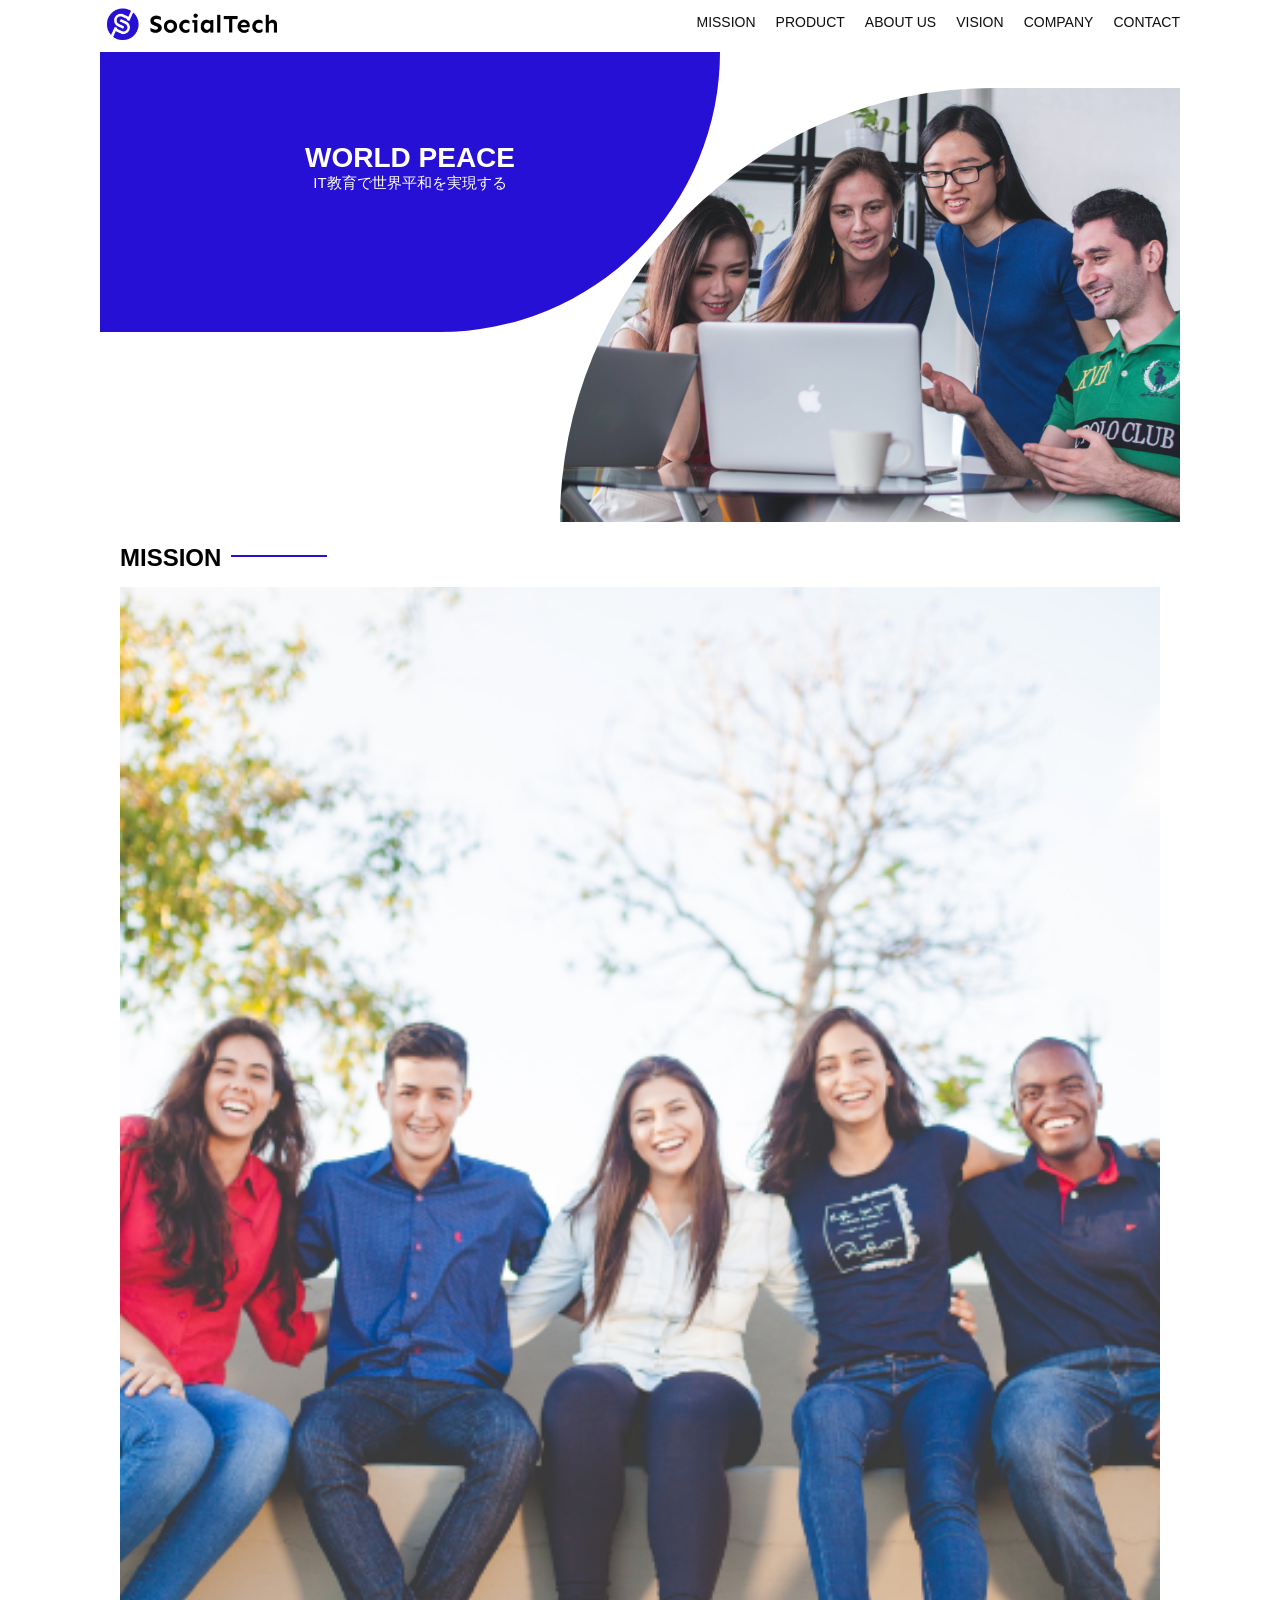
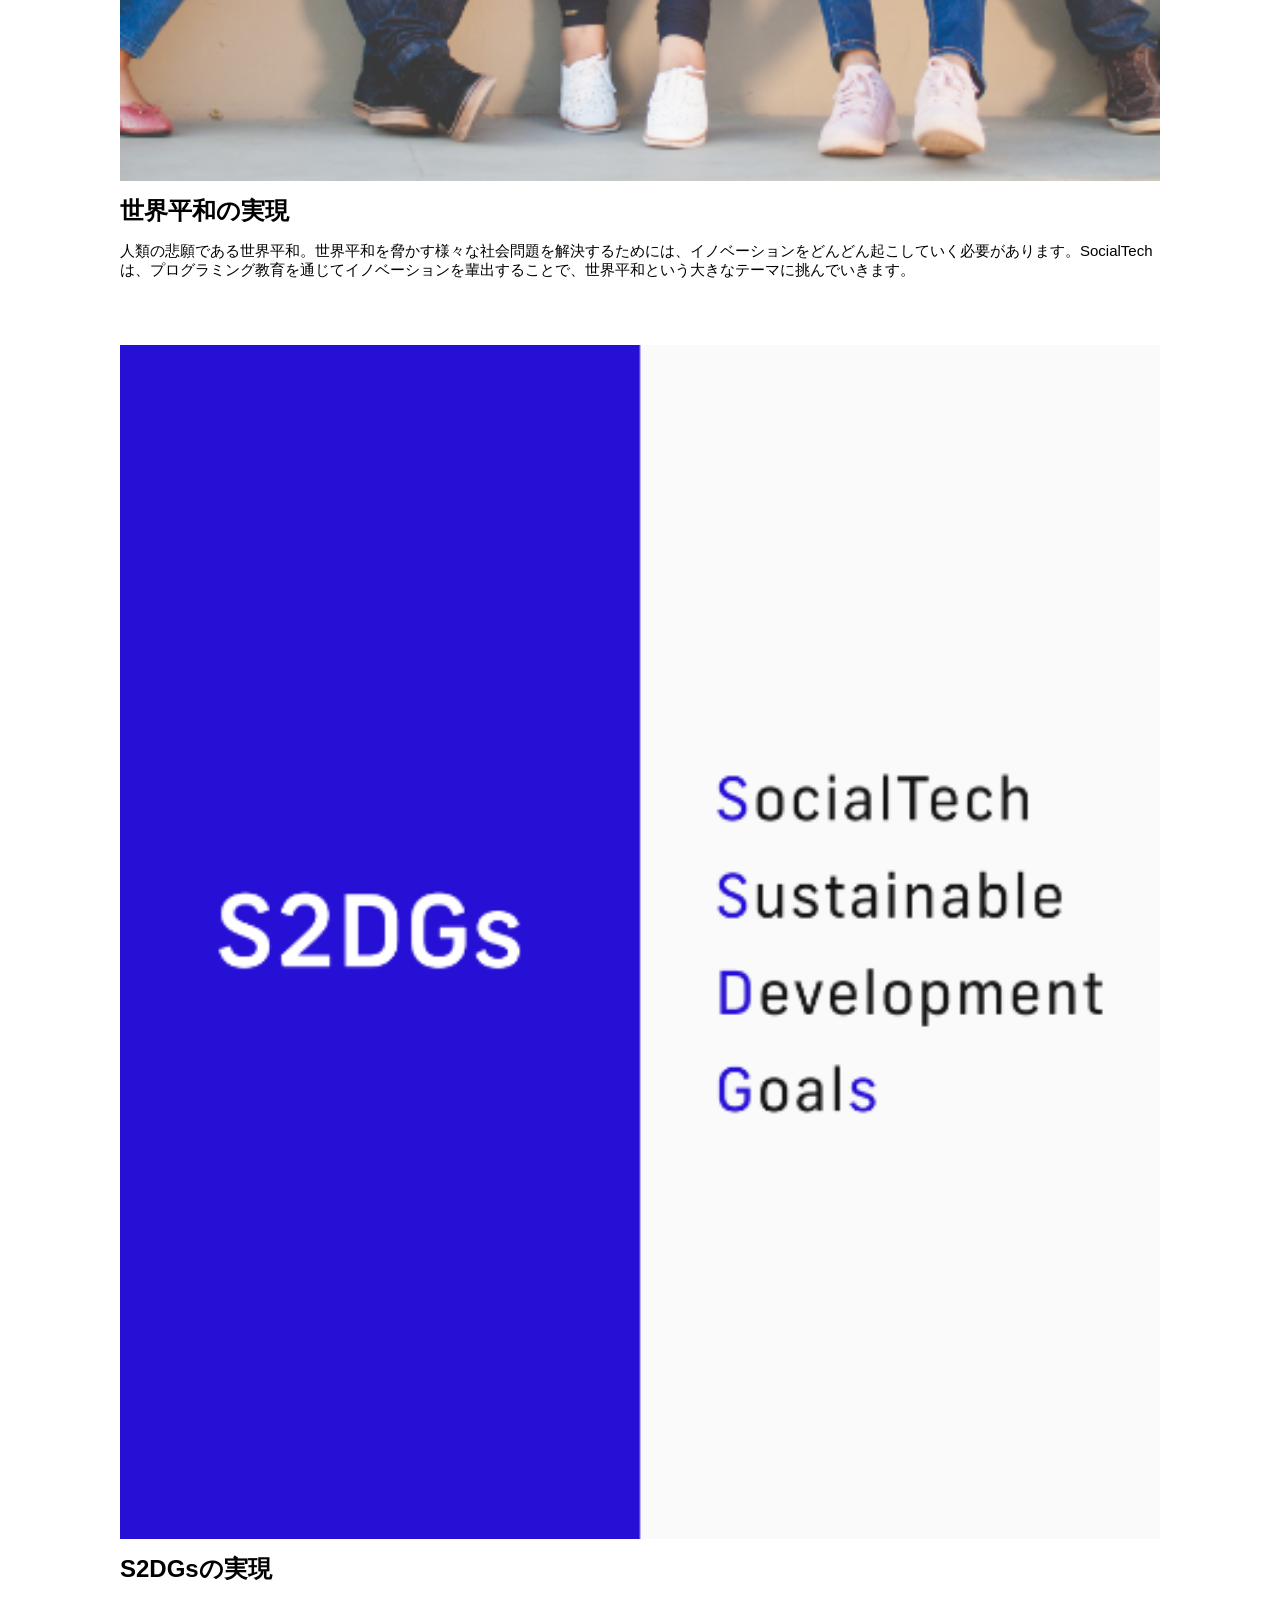
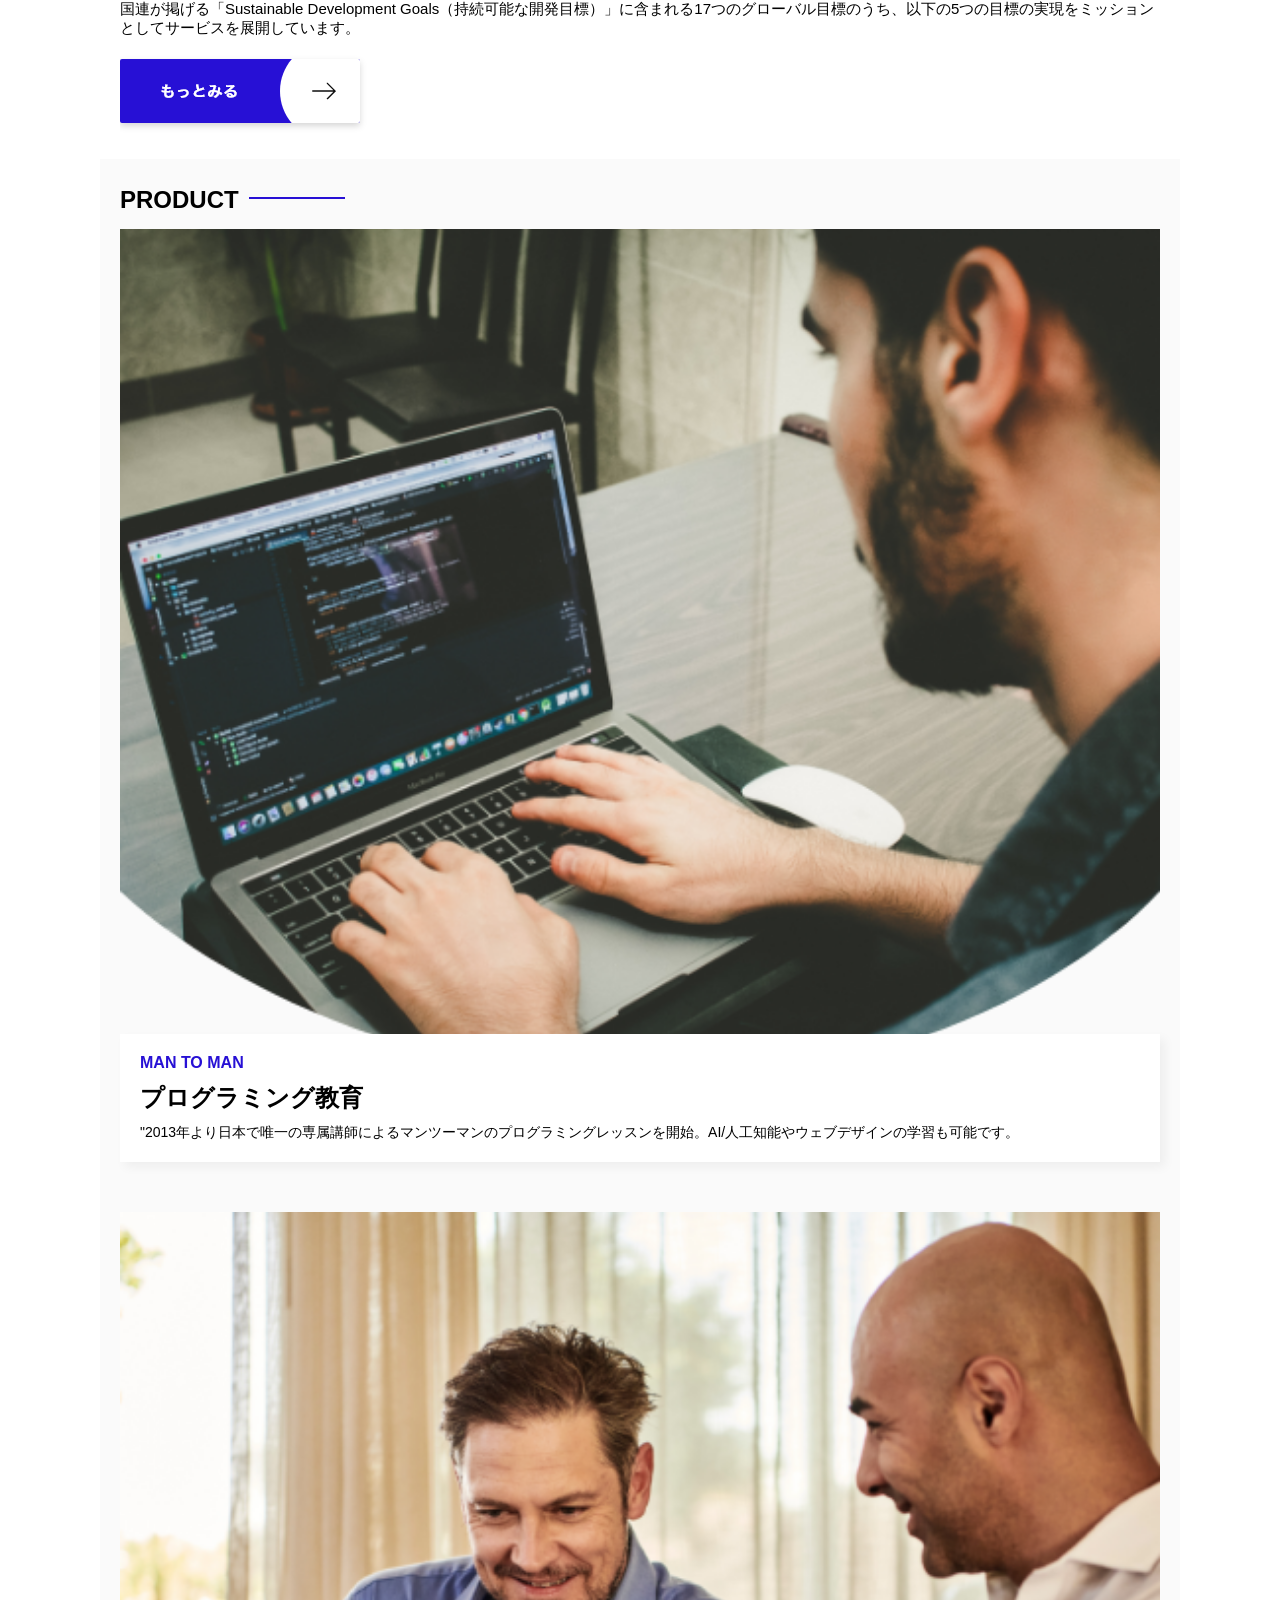
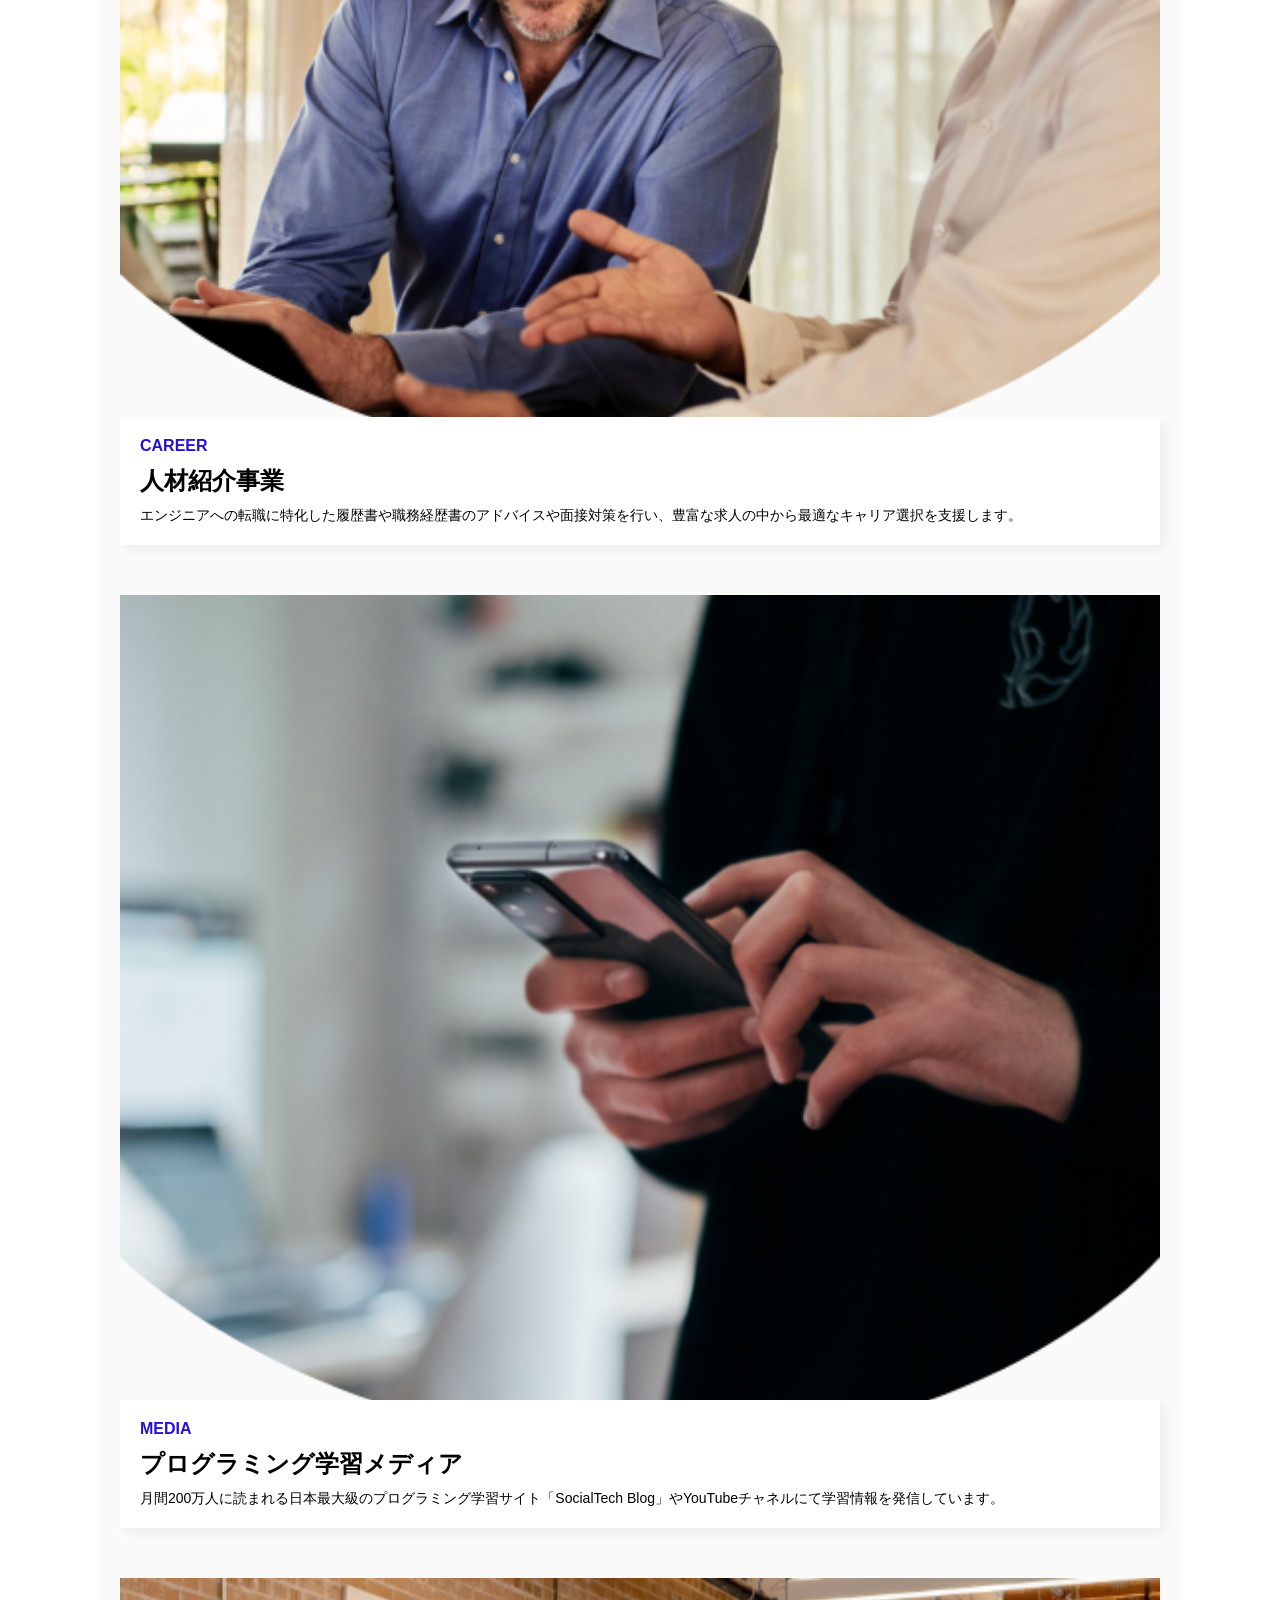
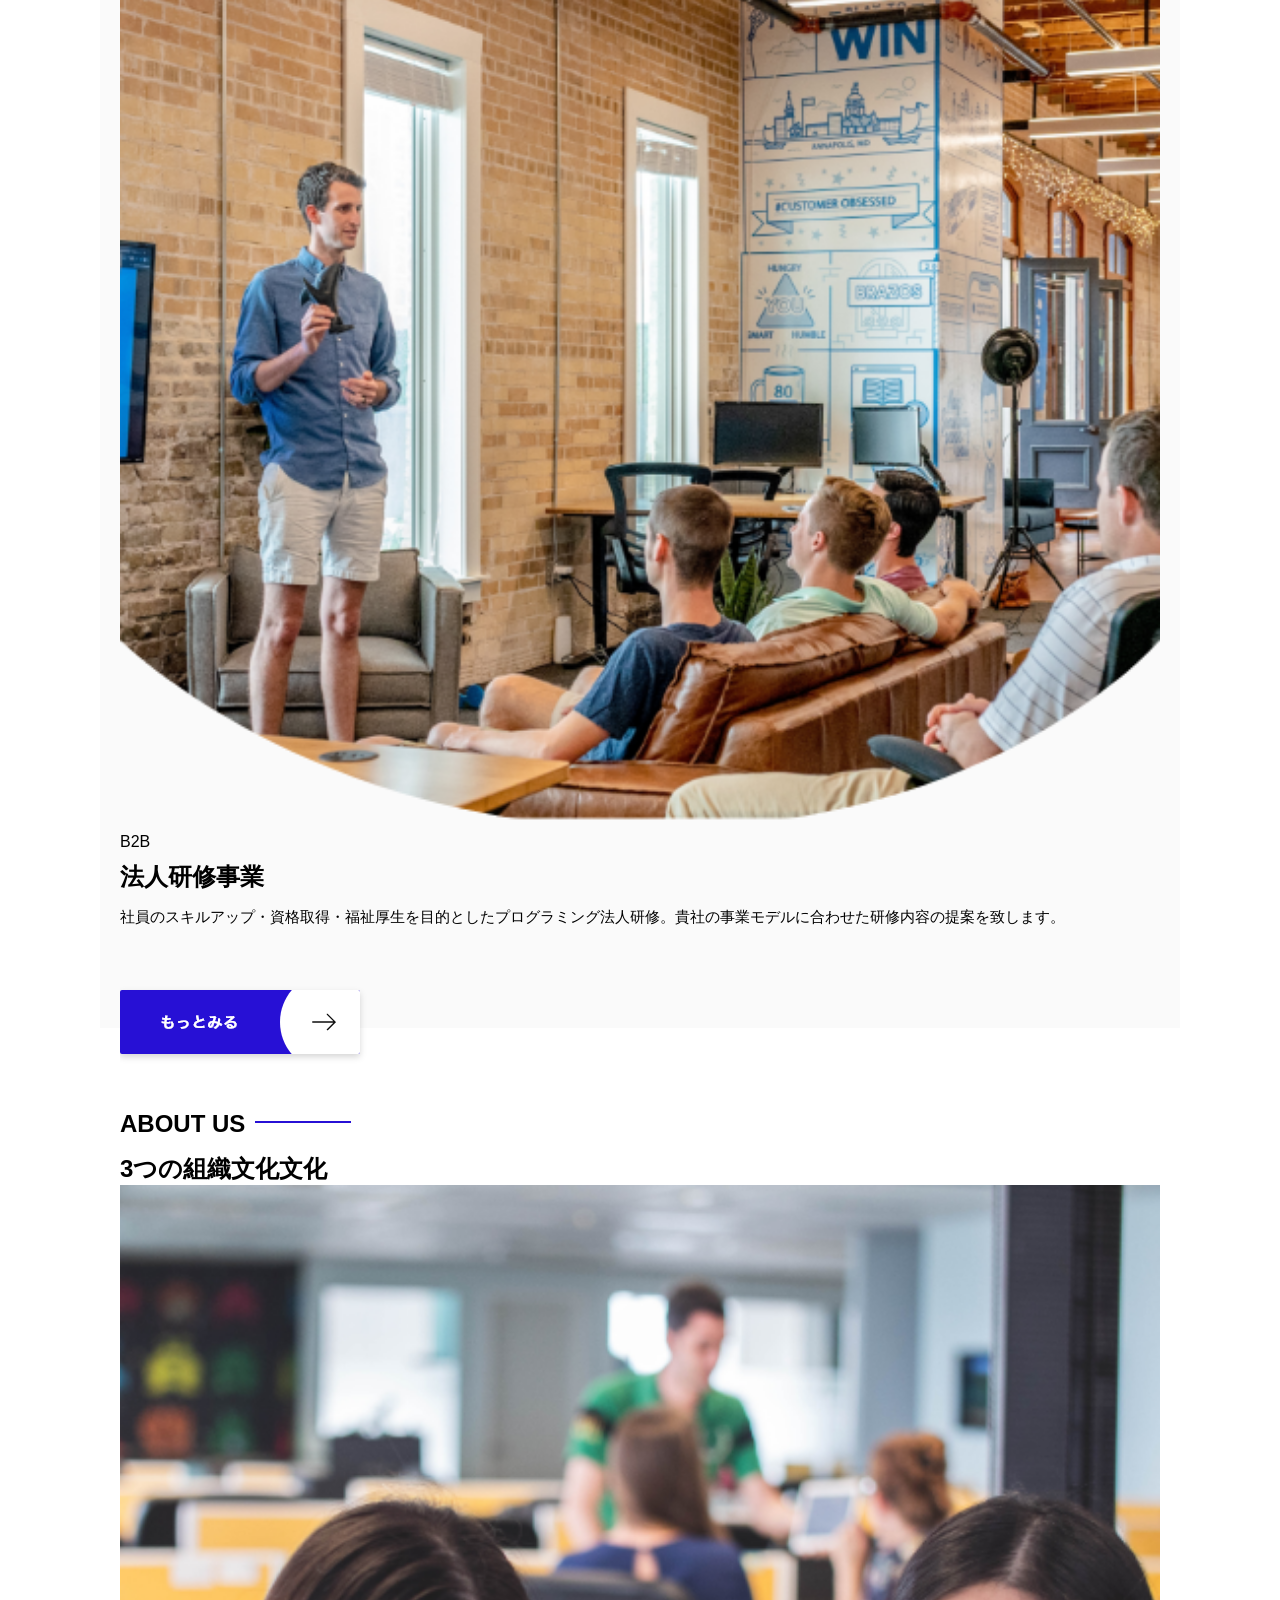
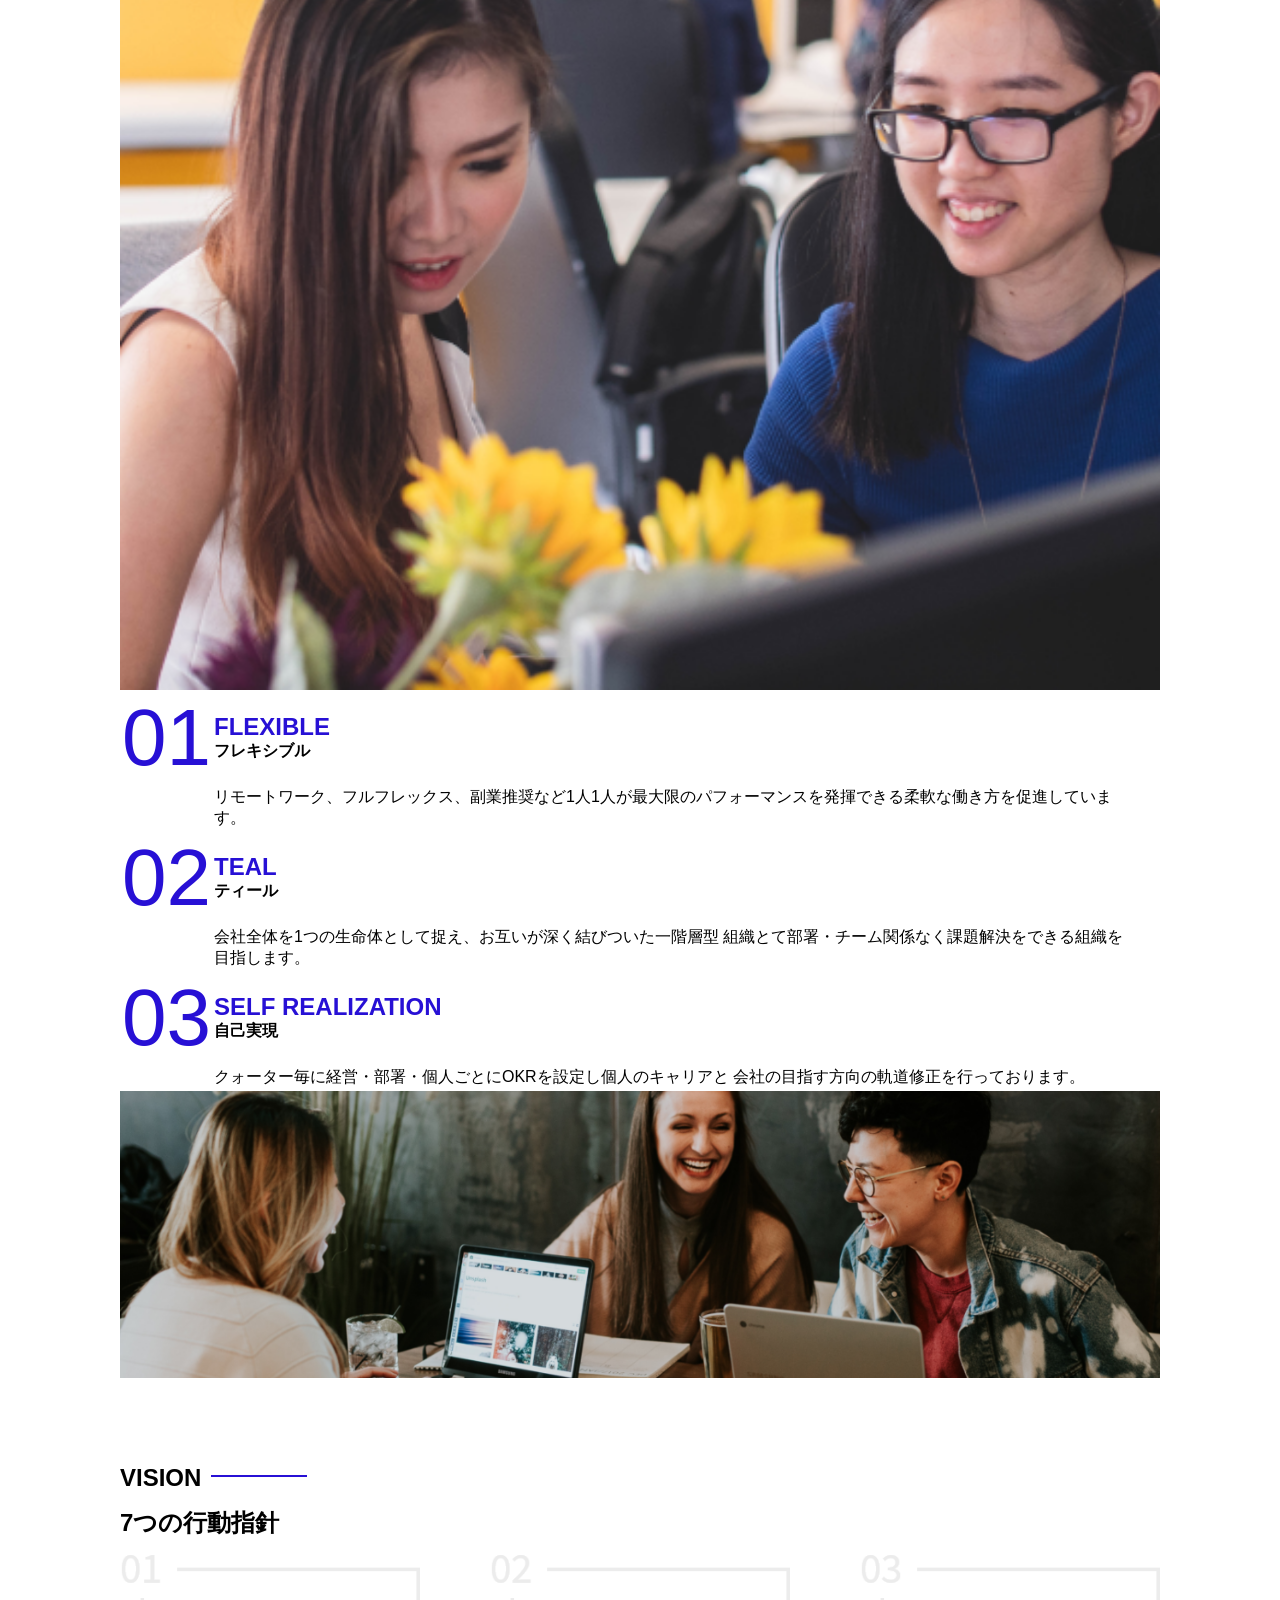
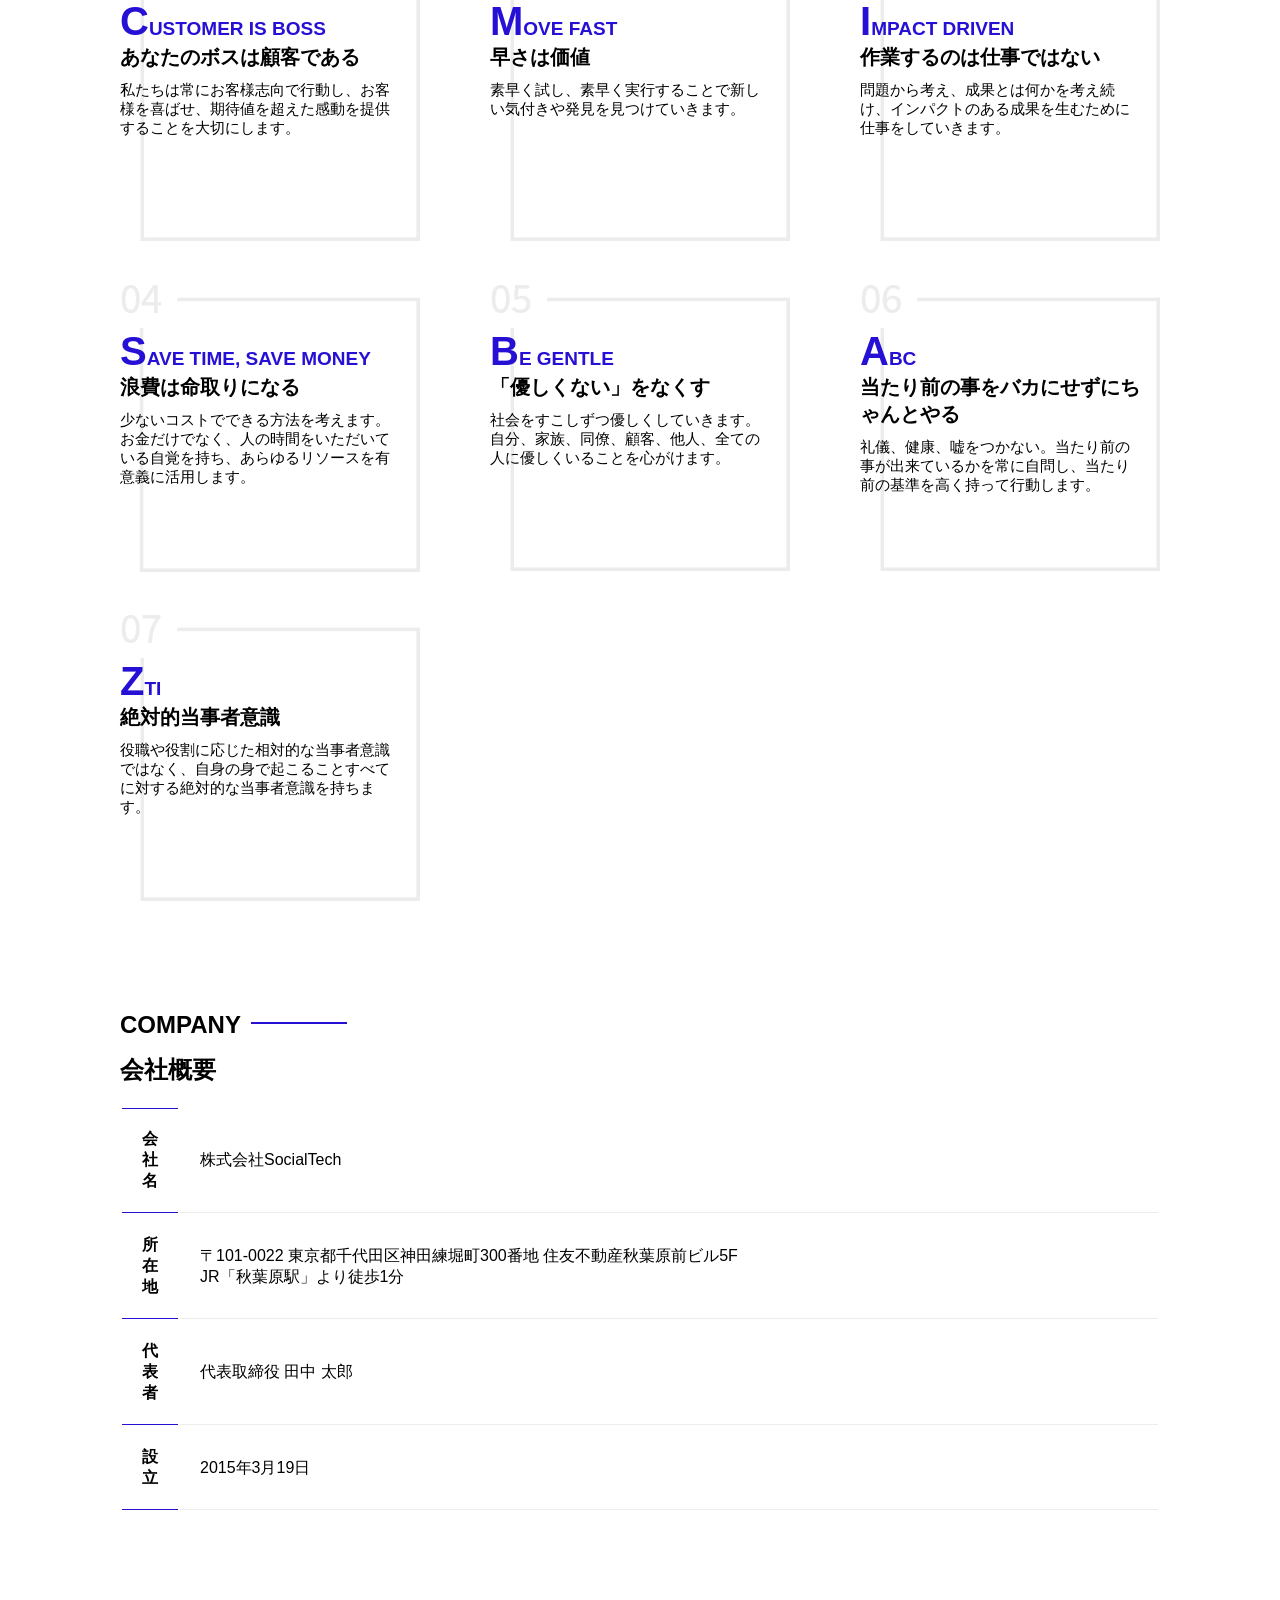
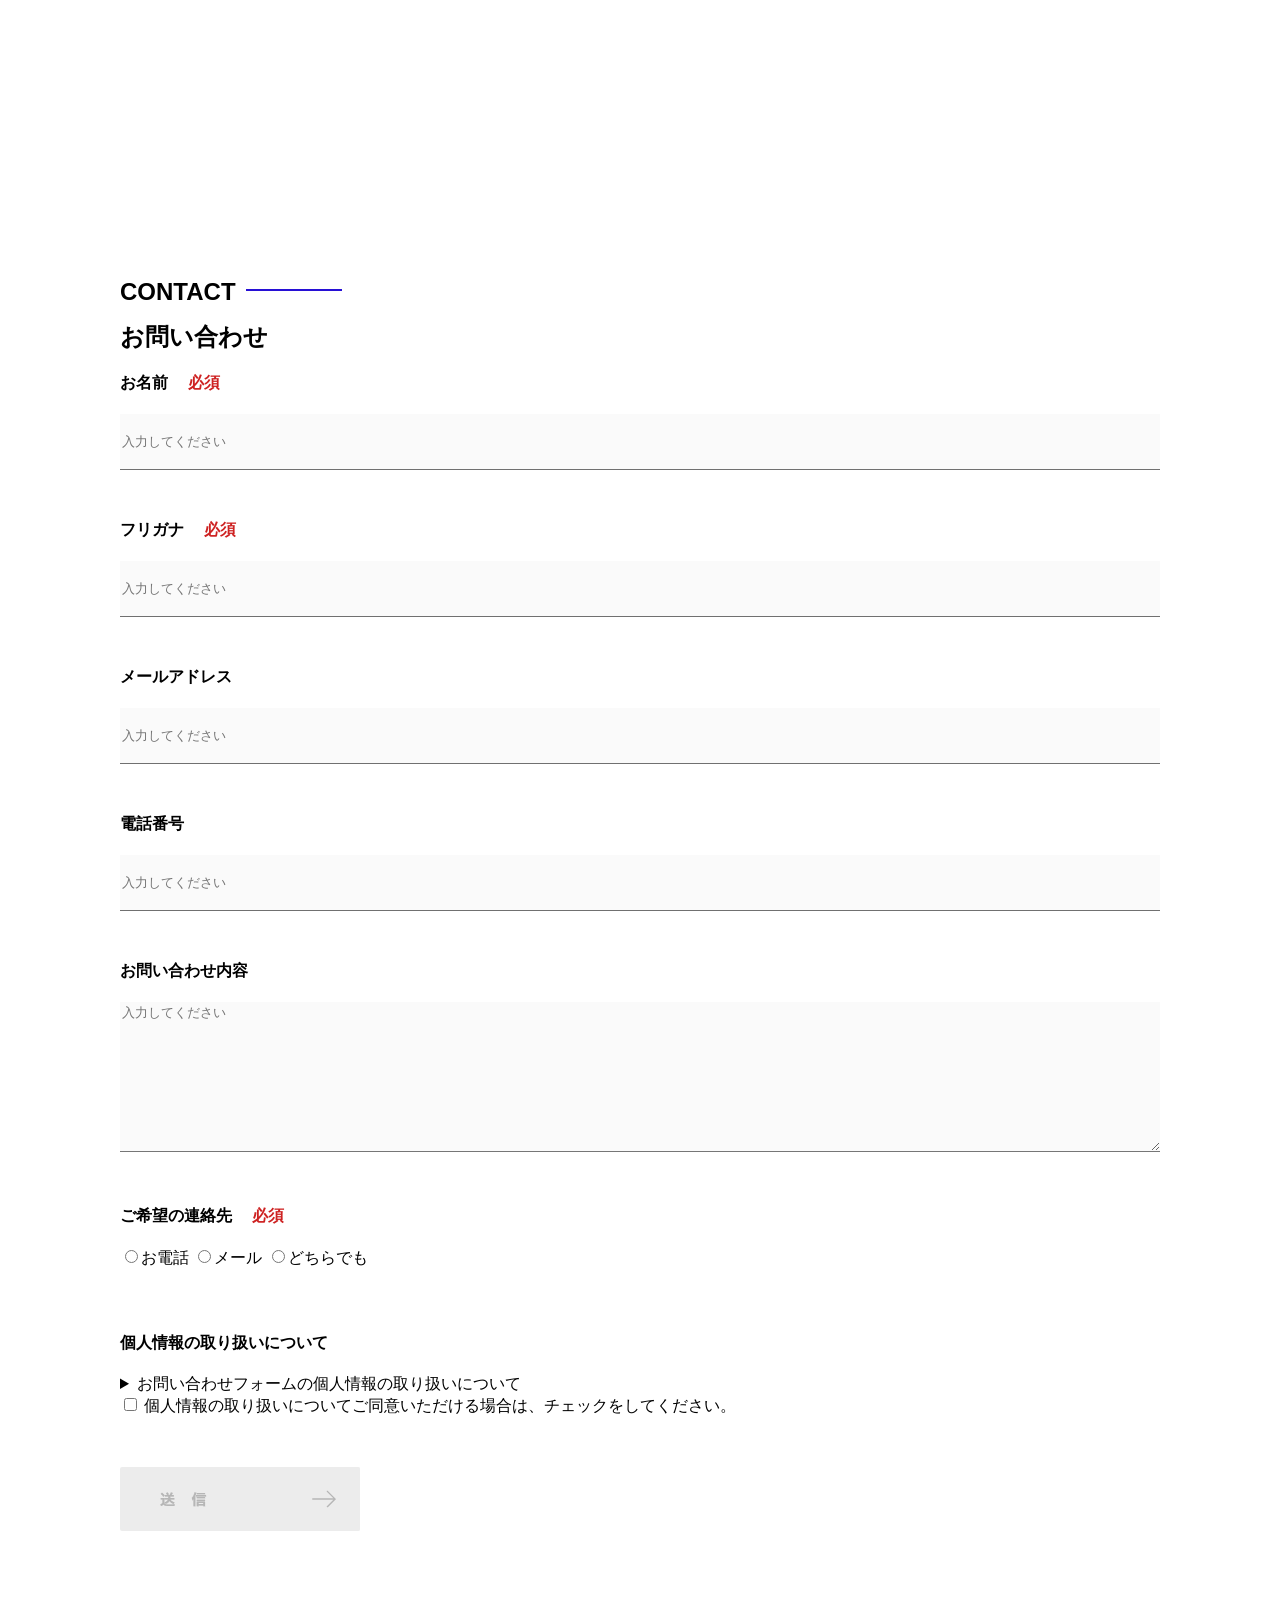
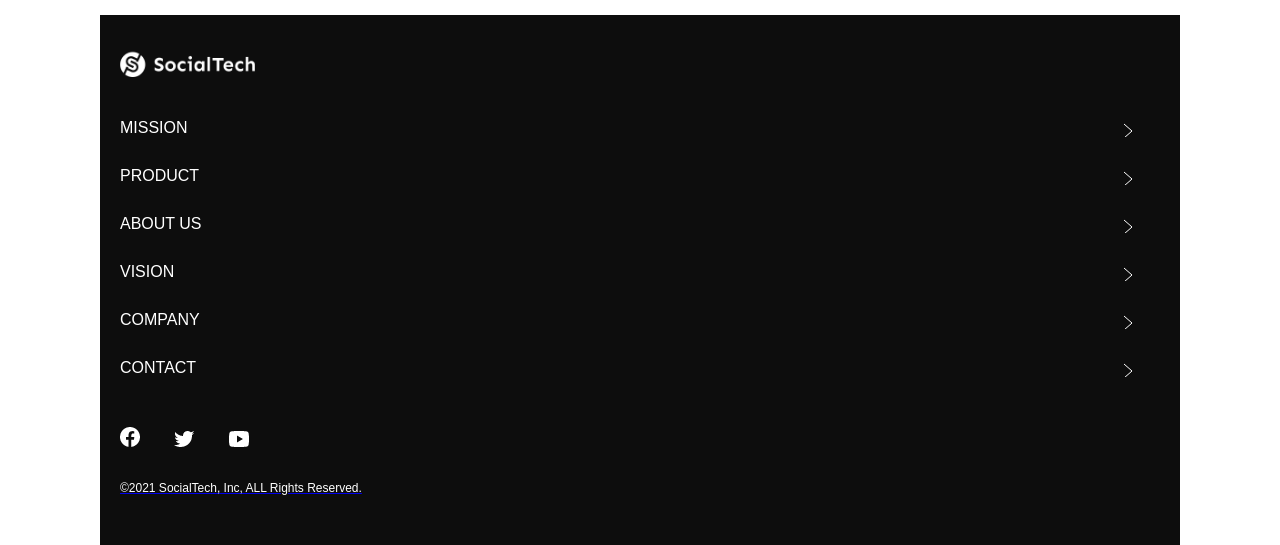
==== kadai_tutorial_output/index.html @ 6111eb16 "SocialTechをアップロード" ====
<!DOCTYPE html>
<html>

<head>
  <title>SocialTech</title>
  <meta charset="UTF-8">
  <meta nama="description" content="SocialTechはEdTech業界のリーディングカンパニーを目指します。">
  <meta name="viewport" content="width=device-width, initial-scale=1.0">
  <link rel="stylesheet" href="style.css">
</head>

<body>
  <!--ヘッダー-->
  <header>
    <!--ロゴ-->
    <a href="index.html" id="logo">
      <img src="images/logo.png" alt="トップページに戻る">
    </a>
    <!--PC用ナビゲーション-->
    <nav id="nav-pc">
      <ul>
        <li><a href="mission.html">MISSION</a></li>
        <li><a href="product.html">PRODUCT</a></li>
        <li><a href="index.html#aboutus">ABOUT US</a></li>
        <li><a href="index.html#vision">VISION</a></li>
        <li><a href="index.html#comoany">COMPANY</a></li>
        <li><a href="index.html#contact">CONTACT</a></li>
      </ul>
    </nav>
    <!--スマホ用メニューボタン-->
     <button id="menu-sp" onclick="document.getElementbyID('nav-sp').style.display = 'block'">
      <img src="images/button-menu.png" alt="ナビゲーションを開く">
     </button>
    <!--スマホ用ナビゲーション-->
    <div id="nav-sp">
      <button id="close" onclick="document.getElementById('nav-sp').style.display = 'none'">
        <img src="images/button-close.png" alt="ナビゲーションを閉じる">
      </button>

      <nav>
        <ul>
          <li>
            <a id="logo-sp" href="index.html" onclick="document.getElementById('nav-sp').style.display = 'none'"><img src="images/logo-sp.png" alt="トップページに戻る"></a>
          </li>
          <li><a class="menu" href="mission.html" onclick="document.getElementById('nav-sp').style.display = 'none'">MISSION</a></li>
          <li><a class="menu" href="product.html" onclick="document.getElementById('nav-sp').style.display = 'none'">PRODUCT</a></li>
          <li><a class="menu" href="index.html#aboutus" onclick="document.getElementById('nav-sp').style.display = 'none'">ABOUT US</a></li>
          <li><a class="menu" href="index.html#vision" onclick="document.getElementById('nav-sp').style.display = 'none'">VISION</a></li>
          <li><a class="menu" href="index.html#comany" onclick="document.getElementById('nav-sp').style.display = 'none'">COMPANY</a></li>
          <li><a class="menu" href="index.html#contact" onclick="document.getElementById('nav-sp').style.display = 'none'">CONTACT</a></li>
        </ul>
          </nav>
          <div id="sns">
            <a href="http://www.facebook.com/sejuku2013">
          <img src="images/button-facebook.png" alt="Facebookのリンク">
        </a>
        <a href="https://twitter.com/samuraijuku">
          <img src="images/button-twitter.png" alt="Twitterのリンク">
          </a>
          <a href="http://www.Youtube.com/channel/UCCFOQO5aDK0xXam4cUQXT8g">
            <img src="images/button-youtube.png" alt="YouYubeのリンク">
          </a>
          </div>
    </div>




        </ul>
      </nav>
    </div>
  </header>
  <main>
    <article>
      <!--メインビジュアル-->
      <section id="main-visual">
        <div id="main-message">
          <h1>WORLD PEACE</h1>
          <p>IT教育で世界平和を実現する</p>
        </div>
        <img src="images/index/index-main.png" alt="PCの周りに集まる多国籍の仲間たち">
      </section>
      <!--ミッション-->
      <section id="mission">
        <h2 class="index-h2">MISSION</h2>
        <div id="mission-flex">
          <div>
            <img id="mission-photo" src="images/index/index-mission.png" alt="屋外のベンチで写真を撮影する多国籍の仲間たち">
            <h3>世界平和の実現</h3>
            <p>
              人類の悲願である世界平和。世界平和を脅かす様々な社会問題を解決するためには、イノベーションをどんどん起こしていく必要があります。SocialTechは、プログラミング教育を通じてイノベーションを輩出することで、世界平和という大きなテーマに挑んでいきます。
            </p>
          </div>
          <div>
            <img id="s2dgs" src="images/index/s2dgs.png" alt="S" DGs>
            <h3>S2DGsの実現</h3>
            <p>国連が掲げる「Sustainable Development Goals（持続可能な開発目標）」に含まれる17つのグローバル目標のうち、以下の5つの目標の実現をミッションとしてサービスを展開しています。</p>
            <a href="mission.html">
              <img src="images/button-more.png" alt="もっとみる">
            </a>
          </div>
        </div>
      </section>
      <!--プロダクト-->
      <section id="product">
        <h2 class="index-h2">PRODUCT</h2>
        <div class="product-flex">
          <div id="product-left">
            <div>
              <img class="product-photo" src="images/index/index-mantoman.png" alt="PCでコードを書く男性">
              <div class="product-explain">
                <span>MAN TO MAN</span>
                <h3>プログラミング教育</h3>
                <p class>"2013年より日本で唯一の専属講師によるマンツーマンのプログラミングレッスンを開始。AI/人工知能やウェブデザインの学習も可能です。</p>
              </div>
            </div>
            <div>
              <img class="product-photo" src="images/index/index-career.png" alt="笑顔で話し合う2人の男性">
              <div class="product-explain">
                <span>CAREER</span>
                <h3>人材紹介事業</h3>
                <p>エンジニアへの転職に特化した履歴書や職務経歴書のアドバイスや面接対策を行い、豊富な求人の中から最適なキャリア選択を支援します。</p>
              </div>
            </div>
          </div>
          <div id="product-right">
            <div>
              <img class="product-photo" src="images/index/index-media.png" alt="スマートフォンを操作する人">
              <div class="product-explain">
                <span>MEDIA</span>
                <h3>プログラミング学習メディア</h3>
                <P>月間200万人に読まれる日本最大級のプログラミング学習サイト「SocialTech Blog」やYouTubeチャネルにて学習情報を発信しています。</P>
              </div>
            </div>
            <div>
              <img class="product-photo" src="images/index/index-b2b.png" alt="講演中の男性とそれを聴く人々">
              <div c lass="product-explain">
                <span>B2B</span>
                <h3>法人研修事業</h3>
                <p>社員のスキルアップ・資格取得・福祉厚生を目的としたプログラミング法人研修。貴社の事業モデルに合わせた研修内容の提案を致します。</p>
              </div>
            </div>
          </div>
        </div>
        <div id="product-more">
          <a href="product.html">
            <img src="images/button-more.png" alt="もっとみる">
          </a>
        </div>
      </section>
      <!--ABOUT US-->
      <section id="aboutus">
        <h2 class="index-h2">ABOUT US</h2>
        <h3>3つの組織文化文化</h3>
        <div>
          <table class="culture-table">
            <tr>
              <td class="culture-num">01</td>
              <th><span class="culture-en">FLEXIBLE</span><br>フレキシブル</th>
            </tr>
            <tr>
              <td>
                <!--空のセル-->
              </td>
              <td class="culture-description">リモートワーク、フルフレックス、副業推奨など1人1人が最大限のパフォーマンスを発揮できる柔軟な働き方を促進しています。</td>
            </tr>
            <tr>
              <td class="culture-num">02</td>
              <th><span class="culture-en">TEAL</span><br>ティール</th>
            </tr>
            <tr>
              <td>
                <!--空のセル-->
              </td>
              <td class="culture-description">会社全体を1つの生命体として捉え、お互いが深く結びついた一階層型 組織とて部署・チーム関係なく課題解決をできる組織を目指します。</td>
            </tr>
            <tr>
              <td class="culture-num">03</td>
              <th><span class="culture-en">SELF REALIZATION</span><br>自己実現</th>
            </tr>
            <tr>
              <td>
                <!--空のセル-->
              </td>
              <td class="culture-description">クォーター毎に経営・部署・個人ごとにOKRを設定し個人のキャリアと 会社の目指す方向の軌道修正を行っております。</td>
            </tr>
          </table>
          <img class="culture-img" src="images/index/index-aboutus1.png" alt="笑顔で話し合う2人の女性">
        </div>
        <img class="culture-img2" src="images/index/index-aboutus2.png" alt="笑顔で話し合う3人の男女">
      </section>
      <!--VISION-->
      <section id="vision">
        <h2 class="index-h2">VISION</h2>
        <h3>7つの行動指針</h3>
        <div>
          <div class="vision-box">
            <img src="images/index/vision-01.png" alt="01">
            <div>
              <h4>CUSTOMER IS BOSS</h4>
              <h5>あなたのボスは顧客である</h5>
              <p>私たちは常にお客様志向で行動し、お客様を喜ばせ、期待値を超えた感動を提供することを大切にします。</p>
            </div>
          </div>
          <div class="vision-box">
            <img src="images/index/vision-02.png" alt="02">
            <div>
              <h4>MOVE FAST</h4>
              <h5>早さは価値</h5>
              <P>素早く試し、素早く実行することで新しい気付きや発見を見つけていきます。</P>
            </div>
          </div>
          <div class="vision-box">
            <img src="images/index/vision-03.png" alt="03">
            <div>
              <h4>IMPACT DRIVEN</h4>
              <h5>作業するのは仕事ではない</h5>
              <p>問題から考え、成果とは何かを考え続け、インパクトのある成果を生むために仕事をしていきます。</p>
            </div>
          </div>
          <div class="vision-box">
            <img src="images/index//vision-04.png" alt="04">
            <div>
              <h4>SAVE TIME, SAVE MONEY</h4>
              <h5>浪費は命取りになる</h5>
              <p>少ないコストでできる方法を考えます。お金だけでなく、人の時間をいただいている自覚を持ち、あらゆるリソースを有意義に活用します。</p>
            </div>
          </div>
          <div class="vision-box">
            <img src="images/index/vision-05.png" alt="05">
            <div>
              <h4>BE GENTLE</h4>
              <h5>「優しくない」をなくす</h5>
              <p>社会をすこしずつ優しくしていきます。自分、家族、同僚、顧客、他人、全ての人に優しくいることを心がけます。</p>
            </div>
          </div>
          <div class="vision-box">
            <img src="images/index/vision-06.png" alt="06">
            <div>
              <h4>ABC</h4>
              <h5>当たり前の事をバカにせずにちゃんとやる</h5>
              <p>礼儀、健康、嘘をつかない。当たり前の事が出来ているかを常に自問し、当たり前の基準を高く持って行動します。</p>
            </div>
          </div>
          <div class="vision-box">
            <img src="images/index/vision-07.png" alt="07">
            <div>
              <h4>ZTI</h4>
              <h5>絶対的当事者意識</h5>
              <p>役職や役割に応じた相対的な当事者意識ではなく、自身の身で起こることすべてに対する絶対的な当事者意識を持ちます。</p>
            </div>
          </div>
        </div>
      </section>
      <!-- COMPANY -->
      <section id="company">
        <h2 class="index-h2">COMPANY</h2>
        <h3>会社概要</h3>
        <table id="company-table">
          <tr>
            <th class="tableheader tableheader-first">会社名</th>
            <td class="cell cell-first">株式会社SocialTech</td>
          </tr>
          <tr>
            <th class="tableheader"> 所在地</th>
            <td class="cell">〒101-0022 東京都千代田区神田練堀町300番地 住友不動産秋葉原前ビル5F<br>JR「秋葉原駅」より徒歩1分</td>
          </tr>
          <tr>
            <th class="tableheader">代表者</th>
            <td class="cell">代表取締役 田中 太郎</td>
          </tr>
          <tr>
            <th class="tableheader">設立</th>
            <td class="cell">2015年3月19日</td>
          </tr>
        </table>
        <iframe
          src="https://www.google.com/maps/embed?pb=!1m18!1m12!1m3!1d3240.0688551336807!2d139.7720776771055!3d35.69992317258124!2m3!1f0!2f0!3f0!3m2!1i1024!2i768!4f13.1!3m3!1m2!1s0x60188fee13660e23%3A0x77137876edf742ac!2z5L2P5Y-L5LiN5YuV55Sj56eL6JGJ5Y6f6aeF5YmN44OT44Or!5e0!3m2!1sja!2sjp!4v1704858013291!5m2!1sja!2sjp"
          style="border: 0" allowfullscreen="" loading="lazy">
        </iframe>
      </section>
      <!--お問い合わせフォーム-->
      <section id="contact">
        <h2 class="index-h2">CONTACT</h2>
        <h3>お問い合わせ</h3>
        <form>
          <div>
            <div class="contact-heading">
              <label class="contact-label">お名前<span class="contact-span">必須</span></label>
            </div>
            <div>
              <input type="text" name="name" placeholder="入力してください" class="contact-textbox">
            </div>
          </div>
          <div>
            <div class="contact-heading">
              <label class="contact-label">フリガナ<span class="contact-span">必須</span></label>
            </div>
            <div>
              <input type="text" name="hurigana" placeholder="入力してください" class="contact-textbox">
            </div>
          </div>
          <div>
            <div class="contact-heading">
              <label class="contact-label">メールアドレス<span class="contact-textbox">
            </div>
            <div>
              <input type="text" name="email" placeholder="入力してください" class="contact-textbox">
            </div>
          </div>
          <div>
            <div class="contact-heading">
              <label class="contact-label">電話番号</label>
            </div>
            <div>
              <input type="text" nama="tel" placeholder="入力してください" class="contact-textbox">
            </div>
          </div>
          <div>
            <div class="contact-heading">
              <label class="contact-label">お問い合わせ内容</span></label>
            </div>
            <div>
              <textarea class="contact-textarea" placeholder="入力してください" name="message"></textarea>
            </div>
          </div>
          <div>
            <div class="contact-heading">
              <label class="contact-label">ご希望の連絡先<span class="contact-span">必須</span></lebel>
            </div>
            <div>
              <input class="radiobutton" type="radio" value="tel" nama="contact" cheched><label>お電話</label>
              <input class="radiobutton" type="radio" value="mail" nama="contact"><label>メール</label>
              <input class="radiobutton" type="radio" value="both" nama="contact"><label>どちらでも</label>
            </div>
          </div>
          <div>
            <div class="contact-heading">
              <label class="contact-label">個人情報の取り扱いについて</summary>
            </div>
            <div>
              <details>
                <summary>お問い合わせフォームの個人情報の取り扱いについて</summary>
                <div>
                  <dl>
                    <dt>1. 組織の名称又は氏名</dt>
                    <dd>株式会社SocialTech</dd>
                    <dt>2. 個人情報保護管理者（若しくはその代理人）の氏名又は職名、所属及び連絡先</dt>
                    <dd>
                      <p>鈴木 一郎 コーポレート部</p>
                      <p>メールアドレス:samurai@example.com</p>
                      <p>TEL :03-1234-5678</p>
                    </dd>
                    <dt>3. 個人情報の利用目的</dt>
                    <dd>
                      <ul>
                        <li>本サービスおよび本サービスに関連する情報の提供又はそれらは関する連絡のため</li>
                        <li>ユーザーの本人確認のため</li>
                        <li>当社サービスのご案内のため</li>
                        <li>当社の商品等の広告または宣伝（電子メールによるものを含むものとします。）</li>
                      </ul>
                    </dd>
                    <dt>4. 個人情報の取り扱い業務の委託</dt>
                    <dd>
                      個人情報の取扱業務の全部または一部を外部に業務委託する場合があります。その際、弊社は、個人情報を適切に保護出来る管理体制を敷き実行していることを条件として委託先を厳選した上で、機密保持契約を委託先と締結し、お客様の個人情報を厳密に管理させます。
                    </dd>
                    <dt>5. 個人情報の開示等の請求</dt>
                    <dd>
                      お客様は、弊社に対してご自身の個人情報の開示等（利用目的の通知、開示、内容の訂正・追加・削除、利用の停止または消去、第三者への提供の停止）に関して、当社問合わせ窓口に申し出ることができます。<br>
                      その際、弊社はお客様ご本人を確認させていただいたうえで、合理的な期間内に対応いたします。<br>
                      なお、個人情報に関する弊社問合わせ先は、次の通りです。
                    </dd>
                    <dd>
                      <p>株式会社SocialTech 個人情報問合せ窓口</p>
                      <p>〒150-0043 東京都千代田区神田練塀町300番地 住友不動産秋葉原駅前ビル5F</p>
                      <p>メールアドレス：samurai@example.com TEL：03-1234-5678</p>
                    </dd>

                    <dt>６．個人情報を提供されることの任意性について</dt>
                    <dd>お客様がご自身の個人情報を弊社に提供されるか否かは、お客様のご判断によりますが、もしご提供されない場合には、適切なサービスが提供できない場合がありますので予めご了承ください。</dd>
                  </dl>
                </div>
              </details>
              <input type="checkbox" name="agree">
              <span>個人情報の取り扱いについてご同意いただける場合は、チェックをしてください。</span>
            </div>
          </div>
          <input type="image" src="images/button-submit.png" alt="送信する">
        </form>
      </section>
    </article>
  </main>

  <footer>
    <div id="footer-logo">
      <img src="images/logo-sp.png" alt="SocialTech">
    </div>
    <div id="footer-link">
      <a href="mission.html">MISSION</a>
      <a href="product.html">PRODUCT</a>
      <a href="index.html#aboutus">ABOUT US</a>
      <a href="index.html#vision">VISION</a>
      <a href="index.html#company">COMPANY</a>
      <a href="index.html#contact">CONTACT</a>
    </div>
    <div id="sns-footer">
      <div class="sns-btns">
        <a href="https://www.facebook.com/sejuku2013"><img src="images/button-facebook.png" alt="Facebookのリンク"></a>
        <a href="https://twitter.com/samuraijuku"><img src="images/button-twitter.png" alt="Twitterのリンク"></a>
        <a href="https://www.youtubu.com/channel/UCCFOQO5aDK0xXam4cUQXT8g"><img src="images/button-youtube.png"
            alt="YouTubeのリンク">
      </div>
      <p id="copyright">&copy;2021 SocialTech, Inc, ALL Rights Reserved.</p>
    </div>

  </footer>
</body>

</html>
---- kadai_tutorial_output/style.css ----
/* PC、スマホ共通スタイル　*/
* {
  box-sizing: border-box;
}

P {
  font-size: 15px;
}

body {
  max-width: 1080px;
  margin: 0 auto 0 auto;
  font-family: "Source Sans Pro", "Hiragino Kaku Gothic ProN", Meiryo, Arial, sans-serif;
}

/* ヘッダー */
header {
  display: flex;
  justify-content: space-between;
}

/* ナビゲーションのレイアウト　*/
#nav-pc {
  font-size: 14px;
}

#nav-pc ul {
  display: flex;
  padding-left: 0;
}

#nav-pc li {
  list-style: none;
}


/* ナビゲーションの装飾設定　*/
#nav-pc a {
  text-decoration: none;
  margin-left: 20px;
  color: #0d0d0d;
}

#nav-pc a:hover {
  text-decoration: underline;
}
/*スマホ用ナビを非表示*/
  #nav-sp,
  #menu-sp {
    display: none;
}


/* メインビジュアル */
#main-visual {
  position: relative;
  height: 400px;
}

#main-message {
  position: absolute;
  top: 0;
  left: 0;
  background-color: #2710d5;
  color: #ffffff;
  border-radius: 0 0 476px 0;
  max-width: 620px;
  height: 100%;
  width: 100%;
  z-index: 11;
}

#main-message h1 {
  font-size: 60px;
  margin: 100px 0 0 50px;
}

#main-message>P {
  font-size: 28px;
  margin: 0 0 0 50px;
}

#main-visual>img {
  max-width: 620px;
  border-radius: 476px 0 0 0;
  position: absolute;
  top: 0;
  right: 0;
  z-index: 10;
}

/* 見出し */
h2 {
  margin: 40px 0 0 0;
}

h2::after {
  content: url("images/line.png");
  margin-left: 10px;
}

h3 {
  font-size: 27px;
}

/* ミッション */
#mission {
  margin: 80px auto 80px auto;
}

#mission-flex {
  display: flex;
}

#mission-flex>div {
  width: 50%;
  margin: 20px;
}

#mission-photo {
  width: 100%;
}

#s2dgs {
  margin-top: 50px;
  width: 100%;
}

/* プロダクト */
#product {
  background-color: #fafafa;
  margin: 80px 0 80px 0;
  padding: 10px 40px 0px 40px;
}

/*　外枠 */
#product .product-flex {
  margin-top: 40px;
  display: flex;
}

/* 左のカラム　*/
#product-left {
  width: 50%;
  margin-right: 20px;
}

/* 右のカラム　*/
#product-right {
  width: 50%;
  margin-left: 20px;
  margin-top: 80px;
}

/* 画像＋説明の枠　*/
#product-left>div {
  position: relative;
  height: 480px;
  margin-right: 20px;
}

#product-right>div {
  position: relative;
  height: 480px;
  margin-left: 20px;
}

/* 写真　*/
.product-photo {
  width: 100%;
}

/* 説明文の枠　*/
.product-explain {
  background-color: #ffffff;
  position: absolute;
  left: 0;
  bottom: 50px;
  margin: 0 40px 0 40px;
  padding: 20px;
  box-shadow: 5px 5px 10px rgba(0, 0, 0, 0.05);
}

/* 説明文の英語　*/
.product-explain>span {
  color: #2710d5;
  font-weight: bold;
  font-size: 16px;
  margin: 0;
}

/* 説明文の見出し　*/
.product-explain>h3 {
  margin: 5px 0 5px 0;
}

/* 説明文　*/
.product-explain>P {
  font-size: 14px;
  margin: 0;
}

/* もっと見るボタン　*/
#product-more {
  text-align: center;
}

#product-more a {
  position: relative;
  bottom: -42px;
}

/* ABOUT US */
#aboutus {
  margin: 80px auto 80px auto;
}

/* 3つの組織文化と画像を入れる枠　*/
#aboutus>div {
  display: flex;
}

/* 写真　*/
.culture-img {
  width: 50%;
  align-self: flex-start;
}

.culture-img2 {
  margin-top: 50px;
  width: 100%;
}

/* 3つの組織文化の表　*/
.culture-table {
  margin-right: 50px;
}

/* 番号　*/
.culture-num {
  font-size: 80px;
  color: #2710d5;
  padding: 0 20px 0 0;
}

/* 見出し　*/
.culture-table th {
  text-align: left;
  font-size: 28px;
  font-weight: bold;
}

/* 組織文化英語　*/
.culture-en {
  color: #2710d5;
  font-size: 24px;
}

/* 説明文　*/
.culture-description {
  margin: 0;
}

/* ビジョン */
#vision {
  margin: 80px auto 80px auto;
}

/* セクション内の外枠*/
#vision>div {
  display: flex;
  justify-content: space-between;
  flex-wrap: wrap;
}

/*7つの行動指針の枠*/
.vision-box {
  width: 300px;
  height: 300px;
  margin-bottom: 30px;
  position: relative;
}

.vision-box>img {
  width: 100%;
  position: relative;
  z-index: 30;
}

.vision-box>div {
  position: absolute;
  top: 0;
  left: 0;
  z-index: 31;
  margin-right: 20px;
}

.vision-box>div>h4 {
  color: #2710d5;
  font-size: 19px;
  margin: 80px 0 0 0;
}

.vision-box>div>h4::first-letter {
  font-size: 40px;
}

.vision-box>div>h5 {
  font-size: 20px;
  margin: 0 0 0 0;
}

.vision-box>div>p {
  margin: 10px 0 0 0;
}

/* 会社概要 */
#company {
  margin: 80px auto 80px auto;
}

#company-table {
  width: 100%;
}

.tableheader {
  text-align: left;
  padding: 20px;
  border-bottom-color: #2710d5;
  border-bottom-width: 1px;
  border-bottom-style: solid;
  width: 100px;
}

.tableheader-first {
  border-top-color: #2710d5;
  border-top-width: 1px;
  border-top-style: solid;
}

.cell {
  padding: 30px;
  border-bottom-color: #ececec;
  border-bottom-width: 1px;
  border-bottom-style: solid;
}

.cell-first {
  border-top-color: #ececec;
  border-top-width: 1px;
  border-bottom-style: solid;
}

#company>iframe {
  width: 100%;
  height: 368px;
  margin-top: 40px;
}

/* お問い合わせ */
#contact {
  margin: 80px auto 80px auto;
}

/*  外枠  */
#contact>form>div {
  display: flex;
  flex-direction: row;
  flex-wrap: wrap;
  padding-bottom: 30px;
}

/* 左列 見出し */
.contact-heading {
  width: 240px;
  align-self: center;
}

/* 見出しのラベル */
.contact-label {
  font-weight: bold;
}

/* 必須 */
.contact-span {
  color: #ce2222;
  margin: 0 0 0 20px;
  font-weight: bold;
}

/* テキストボックス */
.contact-textbox {
  border-top: 0px;
  border-left: 0px;
  border-right: 0px;
  border-bottom-width: 1px;
  border-bottom-color: #707070;
  border-style: solid;
  background-color: #fafafa;
  height: 56px;
  width: 400px;
}

/* お問い合わせ内容のテキストエリア　*/
.contact-textarea {
  border-top: 0px;
  border-left: 0px;
  border-right: 0px;
  border-bottom-width: 1px;
  border-top-color: #707070;
  background-color: #fafafa;
  width: 400px;
  height: 200px;
}

/* 個人情報の取り扱い　*/
#contact dt {
  font-weight: bold;
}

#contact dd {
  margin: 0 0 16px 0;
}

#contact dd p {
  margin: 0;
}

#contact dd ul {
  padding-left: 0;
}

#contact dd li {
  margin-bottom: 0;
  list-style: none;
}

/* フッター */
footer {
  background-color: #0d0d0d;
  text-align: center;
  padding: 80px 80px 30px 80px
}

#footer-logo {
  margin-bottom: 30px;
}

#footer-link {
  margin-bottom: 50px;
}

#footer-link>a {
  text-decoration: none;
  margin: 10px;
  color: #ffffff;
}

#footer-link>a:hover {
  text-decoration: underline;
}

#sns-footer {
  display: flex;
  justify-content: space-between;
  text-align: left;
}

#sns-footer a {
  margin-right: 30px;
}

#copyright {
  color: #ffffff;
  margin: 0;
}

/*  mission.html用スタイル */
/* ミッションのメインビジュアル　*/
.mission-main-inner {
  background-image: url("images/mission/mission-main.png");
  background-repeat: no-repeat;
  background-position-y: center;
}

#mission-title {
  background-color: #2710d5;
  width: 368px;
  color: #ffffff;
  height: 496px;
  border-radius: 0 248px 249px 0;
  position: relative;
}

#mission-title h1 {
  position: absolute;
  top: 0;
  left: 100px;
  font-size: 80px;
  line-height: 1;
}

#mission-title > p {
  position: absolute;
  top: 350px;
  left: 100px;
  font-size: 16px;
}

/* ミッションページ　S2DGSの設定　*/
#mission-s2dgs {
  padding: 20px;
}

.mission-h2 {
  color: #2710d5;
  font-size: 40px;
}

.mission-h2::after {
  content: none;
}

/* ミッションページ　5つのゴールの設定　*/
#mission-five-goals {
  padding: 20px;
  display: flex;
}

#mission-five-goals .five-goals-image {
  width: 30%;
  padding: 20px;
}

#mission-five-goals .five-goals-image img {
  width: 100%;
}

#mission-five-goals .five-goals-read  {
  width: 70%;
  padding: 20px;
}

#mission-five-goals .five-goals-read > div {
  margin-bottom: 40px;
}

.fivegoals-image-right {
  float: right;
  margin: 20px;
}

.fivegoals-image-left {
  float: left;
  margin: 20px;
}

.fivegoals-number {
  color: #2710d5;
  font-size: 48px;
  font-weight: bold;
  margin: 0;
}

.fivegoals-h3 {
  font-size: 28px;
  margin: 0;
}

.fivegoals-p {
  margin: 0;
}

/* プロダクトページ */
.product-main-inner {
  background-image: url("images/product/product-main.png");
  background-repeat: no-repeat;
  background-position: center;
}

#product-title {
  background-color: #2710d5;
  width: 368px;
  color: #ffffff;
  height: 496px;
  border-radius: 0 248px 248px 0;
  position: relative;
}

#product-title h1 span {
  font-size: 26px;
}

#product-title > p {
  position: absolute;
  top: 350px;
  left: 100px;
  font-size: 16px;
}

/* セクション　*/
.product-section {
  display: flex;
  padding: 20px 20px 0;
}

.product-section .product-section-img {
  width: 450px;
}

/* 左が画像のセクション　*/
.product-section-left .product-section-img img {
  width: 100%;
  padding: 0 40px 30px 0;
  border-radius: 0 432px 0 0;
}

.product-section-left .product-read {
  width: 50%;
  flex-grow: 1;
}

.product-section-left .product-read p {
  margin-bottom: 0;
}

/* 右が画像のセクション　*/
.product-section-right {
  justify-content: space-between;
}

.product-section-right .product-section-img img {
  width: 100%;
  padding: 0 0 30px 40px;
  border-radius: 432px 0 0 0;
}

.product-section-right .product-read {
  width: 500px;
}

.product-h2 {
  color: #2710d5;
  font-size: 24px;
  margin: 0;
}

.product-h3 {
  font-size: 28px;
  margin: 0;
}


/* 画面幅が767px以下の時 */
@media screen and (max-width: 767px) {

  /* スマートフォン用のスタイルを指定する */
  /* PC用のナビゲーション非表示 */
  #nav-pc {
    display: none;
  }

/* ハンバーガーメニュー */
#menu-sp {
  display: block;
  background-color: transparent;
  float: right;
  padding: 0;
  border: none;
}

/* スマホ用ナビゲーションの表示切替 */
/* 初期状態,レイアウトと非表示設定　*/
#nav-sp {
  background-color: #2710d5;
  position: fixed;
  left: 0;
  top: 0;
  height: 100%;
  width: 100%;
  display: none;
  z-index: 100;
}
}

/* ×ボタン　*/
#close {
  position: absolute;
  top: 20px;
  right: 20px;
  background-color: transparent;
  border: none;
}

#nav-sp nav ul {
  padding-left: 0;
}

#nav-sp nav li {
  list-style: none;
}

/* ナビゲーションメニュー用のロゴ　*/
#logo-sp {
  margin: 80px 0 30px 20px;
}

/* ナビゲーションのリンクの装飾設定　*/
#nav-sp nav a {
  display: block;
  color: #ffffff;
}

#nav-sp nav a:hover {
  text-decoration: underline;
}

#nav-sp .menu {
  text-decoration: none;
  margin: 0 20px 0 20px;
  height: 44px;
  font-size: 16px;
  background-image: url("images/arrow.png");
  background-repeat: no-repeat;
  background-position: right top;
}

#sns {
  position: absolute;
  bottom: 20px;
  left: 20px;
}

#sns > a {
  margin-right: 30px;
}

/* メインビジュアル　*/
#main-visual {
  position: relative;
  height: 470PX;
}

#main-visual > div {
  text-align: center;
  height: 280px;
}

#main-visual h1 {
  font-size: 28px;
  margin: 90px 0 0 0;
}

#main-visual > div > P {
  margin: 0;
  font-size: 15px;
}

#main-visual > img {
  width: 100%;
  border-radius: 476px 0 0 0;
  top: auto;
  bottom: 0;
}

/* 見出し */
h2 {
  margin: 15px 0 15px 0;
}

h3 {
  font-size: 24px;
  margin: 10px 0 0 0;
}

/* ミッション　*/
#mission {
  margin: 20px 0 20px 0;
  padding: 0 20px 0 20px;
}

#mission-flex {
  flex-direction: column;
}

#mission-flex > div {
  width: 100%;
  margin: 0;
}

/* プロダクト */
#product {
  margin: 0;
  padding: 10px 20px 0 20px;
}

/* 外枠 */
#product .product-flex {
  flex-direction: column;
  margin-top: 0;
}

/* 左右のカラム　スマホでは縦並び */
#product-left,
#product-right {
  width: 100%;
  margin: 0;
}

/* 画像＋説明の枠 */
#product-left > div,
#product-right > div {
  height: auto;
  margin: 0;
}

/* 説明文の枠 */
.product-explain {
  position: relative;
  margin: 0;
}

.product-explain > h3 {
  margin: 10px 0 10px 0;
  font-size: 24px;
}

/* もっと見るボタン　*/
#product-more {
  text-align: left;
}

/* ABOUT US */
#aboutus {
  margin: 80px 20px 80px 20px;
}

#aboutus > div {
  flex-direction: column;
}

.culture-table th {
  font-size: 16px;
}

.culture-table {
  margin-right: 0;
  padding-right: 20px;
  order: 2;
}

.culture-img {
  width: 100%;
  order: 1;
}

.culture-img2 {
  margin-top: 0;
}

.culture-num {
  padding: 0;
}

.culture-description {
  margin: 0;
}

/* ビジョン　*/
#vision {
  margin: 80px 20px 80px 20px;
}

.vision-box > img {
  position: absolute;
  top: 0;
  left:0;
}

.vision-box > div > h4 {
  margin: 60px 0 0 0;
}

/* 会社概要 */
#company {
  margin: 0 20px 0 20px;
}

#company > h3 {
  margin-bottom: 20px;
}

.tableheader {
  width: 50px;
}

.cell {
  padding: 20px;
}

#company > iframe {
  height: 240px;
}

/* お問い合わせ */
#contact {
  margin: 80px 20px 80px 20px;
}

#contact > h3 {
  margin-bottom: 20px;
}

#contact > form > div {
  flex-direction: column;
  margin-bottom: 20px;
}

.contact-heading {
  align-self: auto;
  margin-bottom: 20px;
}

.contact-textbox {
  min-width: 300px;
  width: 100%;
}

.contact-textarea {
  height: 150px;
  width: 100%;
}

.radiobutton {
  margin-bottom: 20px;
}

/* フッター　*/
footer {
  padding: 30px 20px 50px 20px;
  text-align: left;
}

#footer-link > a {
  margin: 0 20px 30px 0;
  display: block;
  background-image: url("images/arrow.png");
  background-repeat: no-repeat;
  background-position: right top;
}

#footer-link > a:hover {
  text-decoration: underline;
}

#sns-footer {
  flex-direction: column;
  justify-content: flex-start;
}

#copyright {
  font-size: 12px;
  margin-top: 30px;
}

/* mission.html用のスタイル　*/
/* ミッションのメインビジュアル　*/
#mission-main {
  height: 256px;
  margin-top: 4%;
  position: relative;
}

.mission-main-inner {
  height: 80%;
  background-size: cover;
}

#mission-title {
  width: 136px;
  height: 256px;
  position: absolute;
  top: -10%;
}
#mission-title h1 {
  left: 20px;
  font-size: 40px;
}
#mission-title h1 span {
  font-size: 18px;
}

#mission-title > p {
  top: 180px;
  left: 20px;
  font-size: 13px;
}
/* ミッションページ　S2DGSの設定　*/
.mission-h2 {
  font-size: 38px;
  margin: 0px;
}

.mission-h2::after {
  content: none;
}

#mission-s2dgs > img {
  width: 100%;
}

/* ミッションページ　5つのゴールの設定　*/
#mission-five-goals {
  flex-direction: column;
}

#mission-five-goals > div {
  padding: 0;
}

#mission-five-goals .five-goals-image,
#mission-five-goals .five-goals-read {
  width: 100%;
  padding: 0;
}

#mission-five-goals .five-goals-read > div {
  display: flex;
  flex-direction: column;
}

.fivegoals-image-right,
.fivegoals-image-left {
  align-self: center;
}

/* プロダクトページ */
#product-main {
  height: 256px;
  margin-top: 4%;
  position: relative;
}

.product-main-inner {
  height: 80%;
  background-size: cover;
}

#product-title {
  width: 136px;
  height: 256px;
  position: absolute;
  top: -10%;
}

#product-title h1 {
  left: 20px;
  font-size: 40px;
}

#product-title h1 span {
  font-size: 18px;
}

#product-title > p {
  top: 180px;
  left: 20px;
  font-size: 13px;
}

/* セクション */
.product-section {
  flex-direction: column;
}

.product-section .product-section-img {
  width: 100%;
}

.product-section .product-section-img img {
  width: 100%;
  padding: 0;
}

/* 左が画像のセクション　*/
.product-section-left .product-section-img img {
  border-radius: 0 300px 0 0;
}

.product-section-left .product-read {
  width: 100%;
  flex-grow: 1;
}

/* 右が画像のセクション*/
.product-section-right .product-section-img img {
  order: 1;
  border-radius: 300px 0 0 0;
}

.product-section-right .product-read {
  order: 2;
  width: 100%;
}
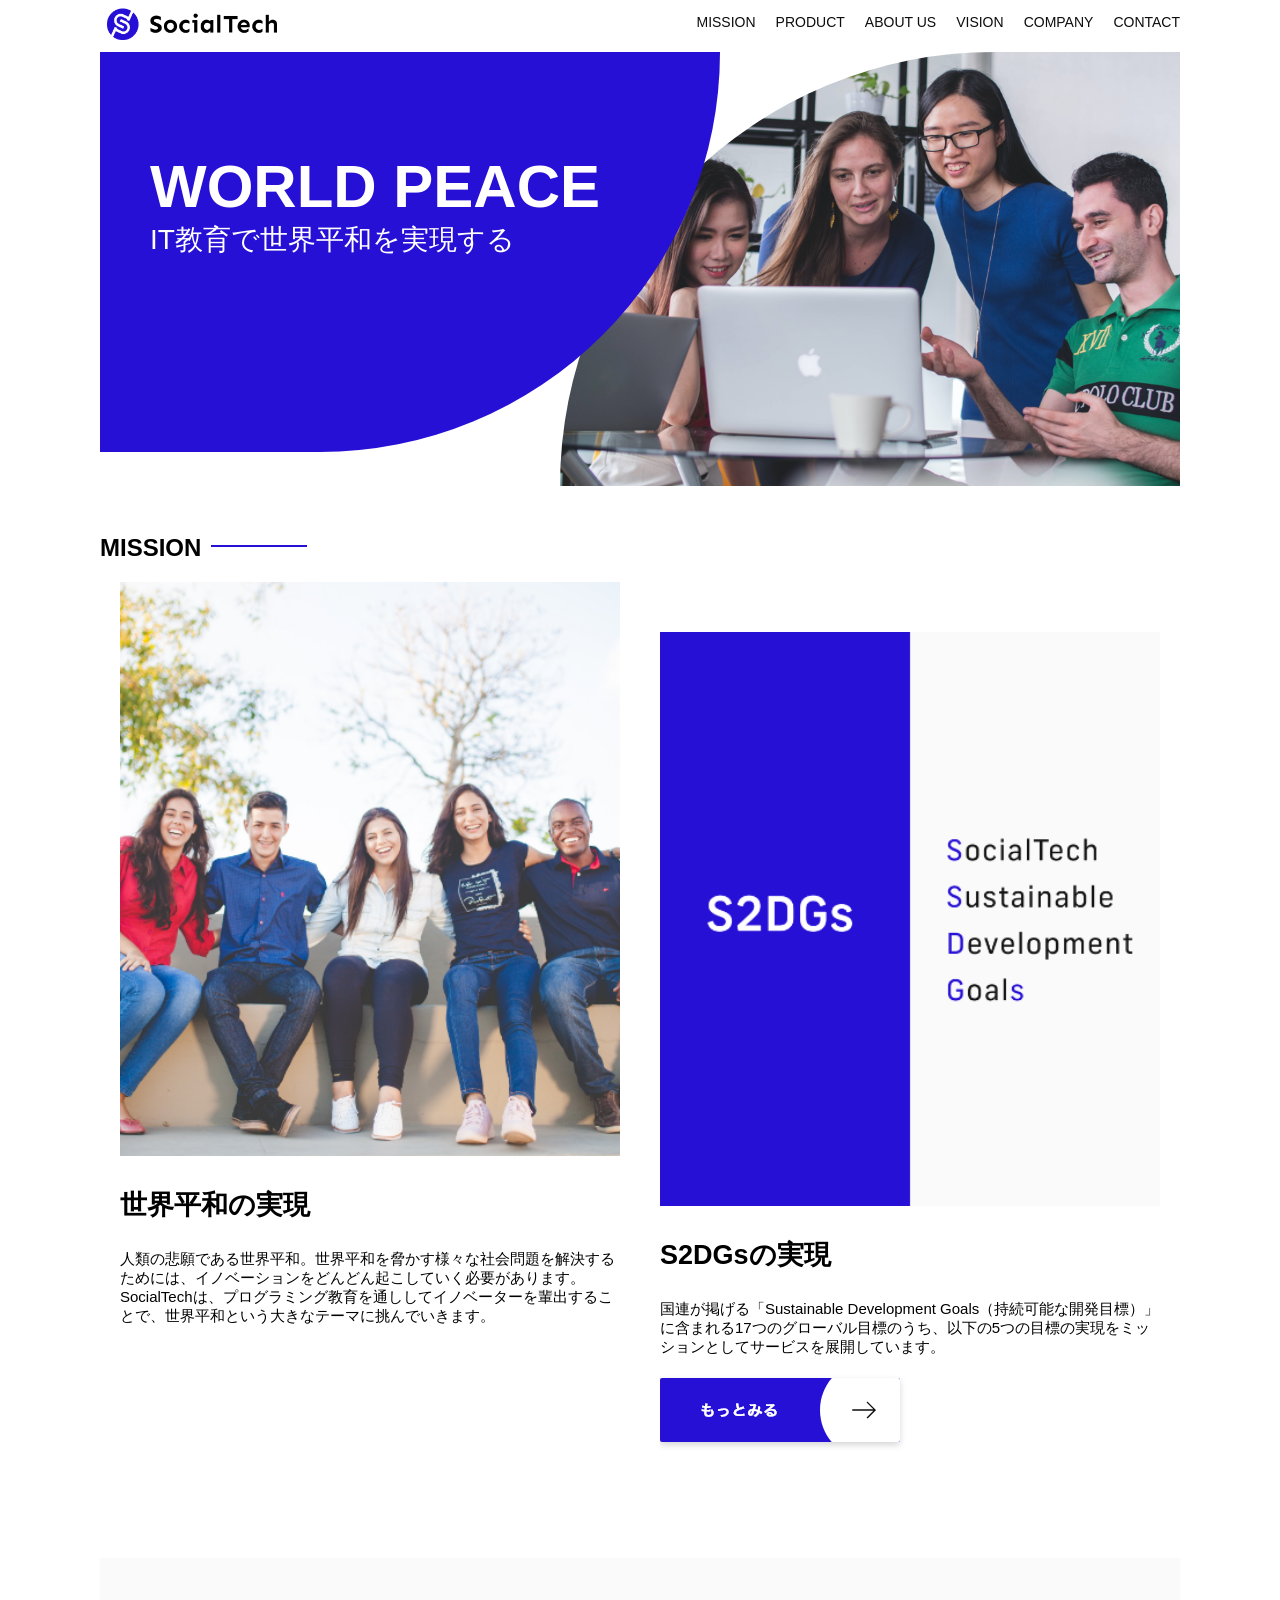
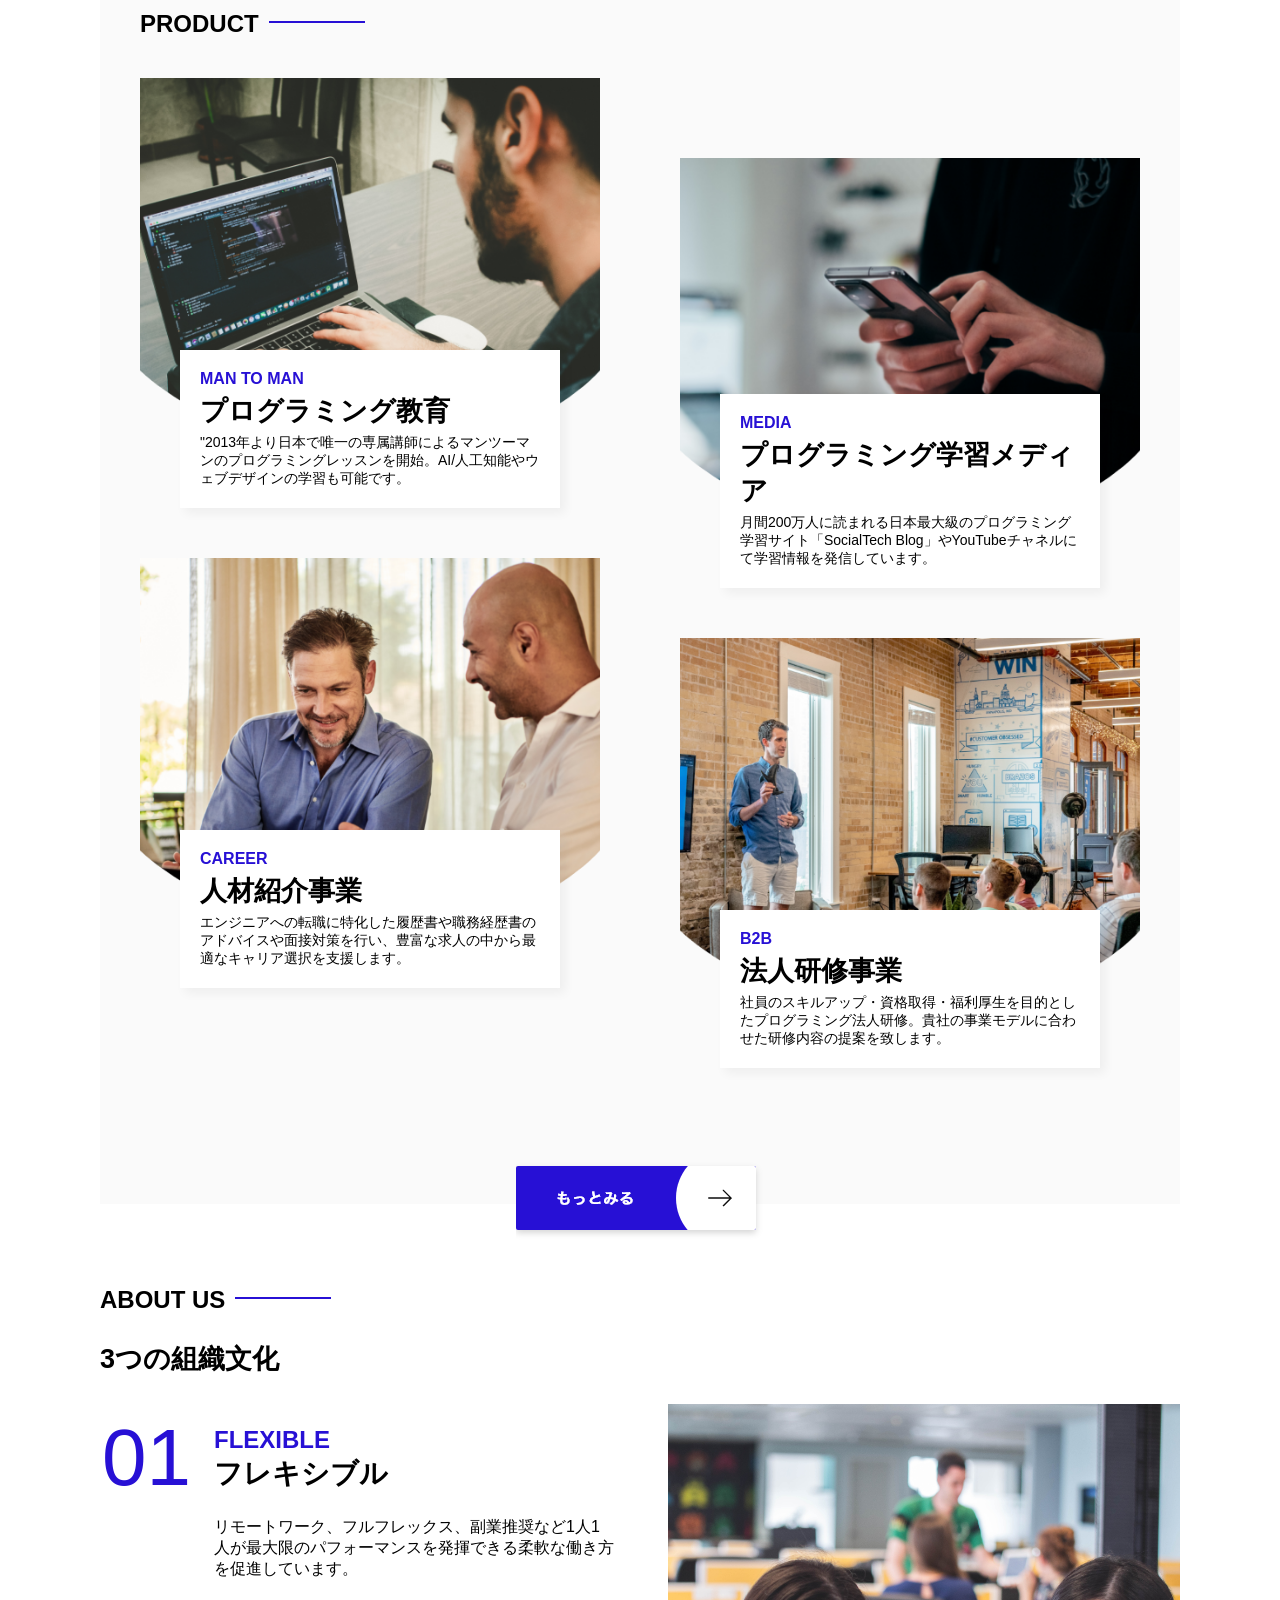
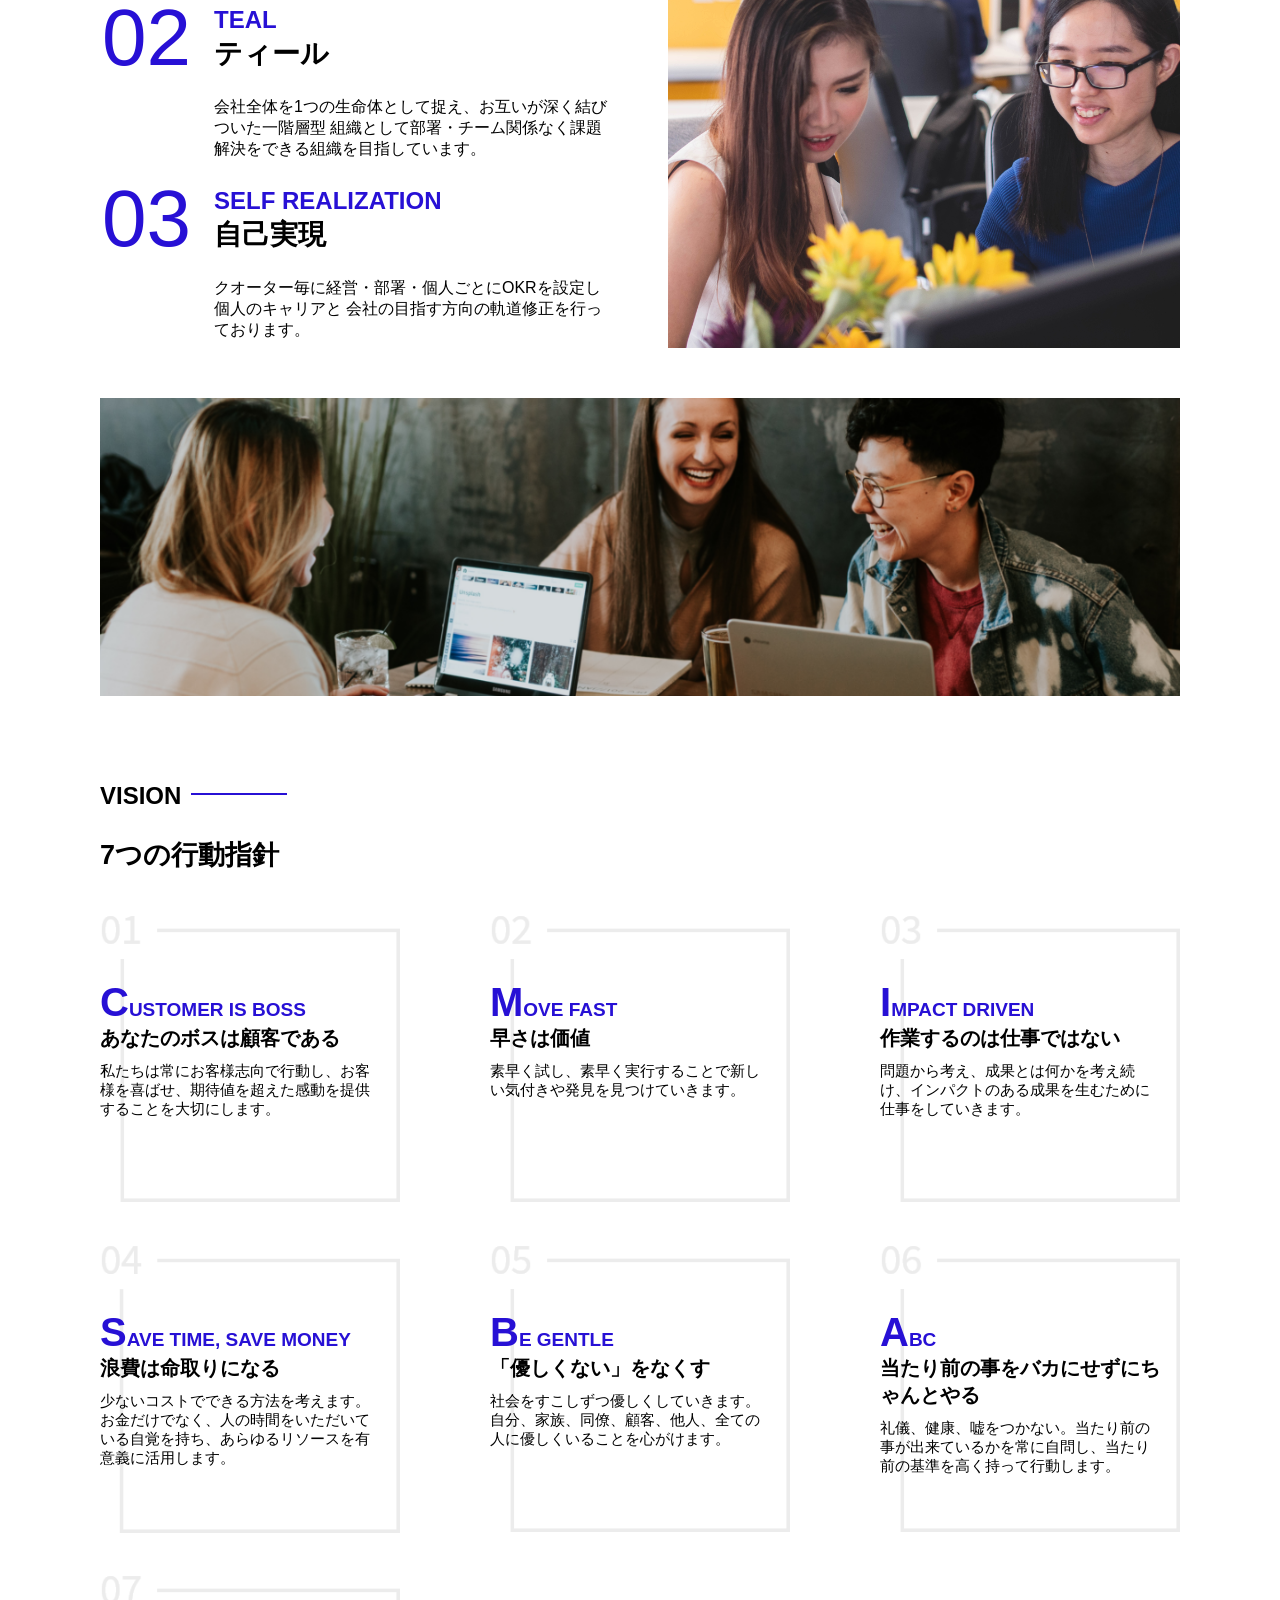
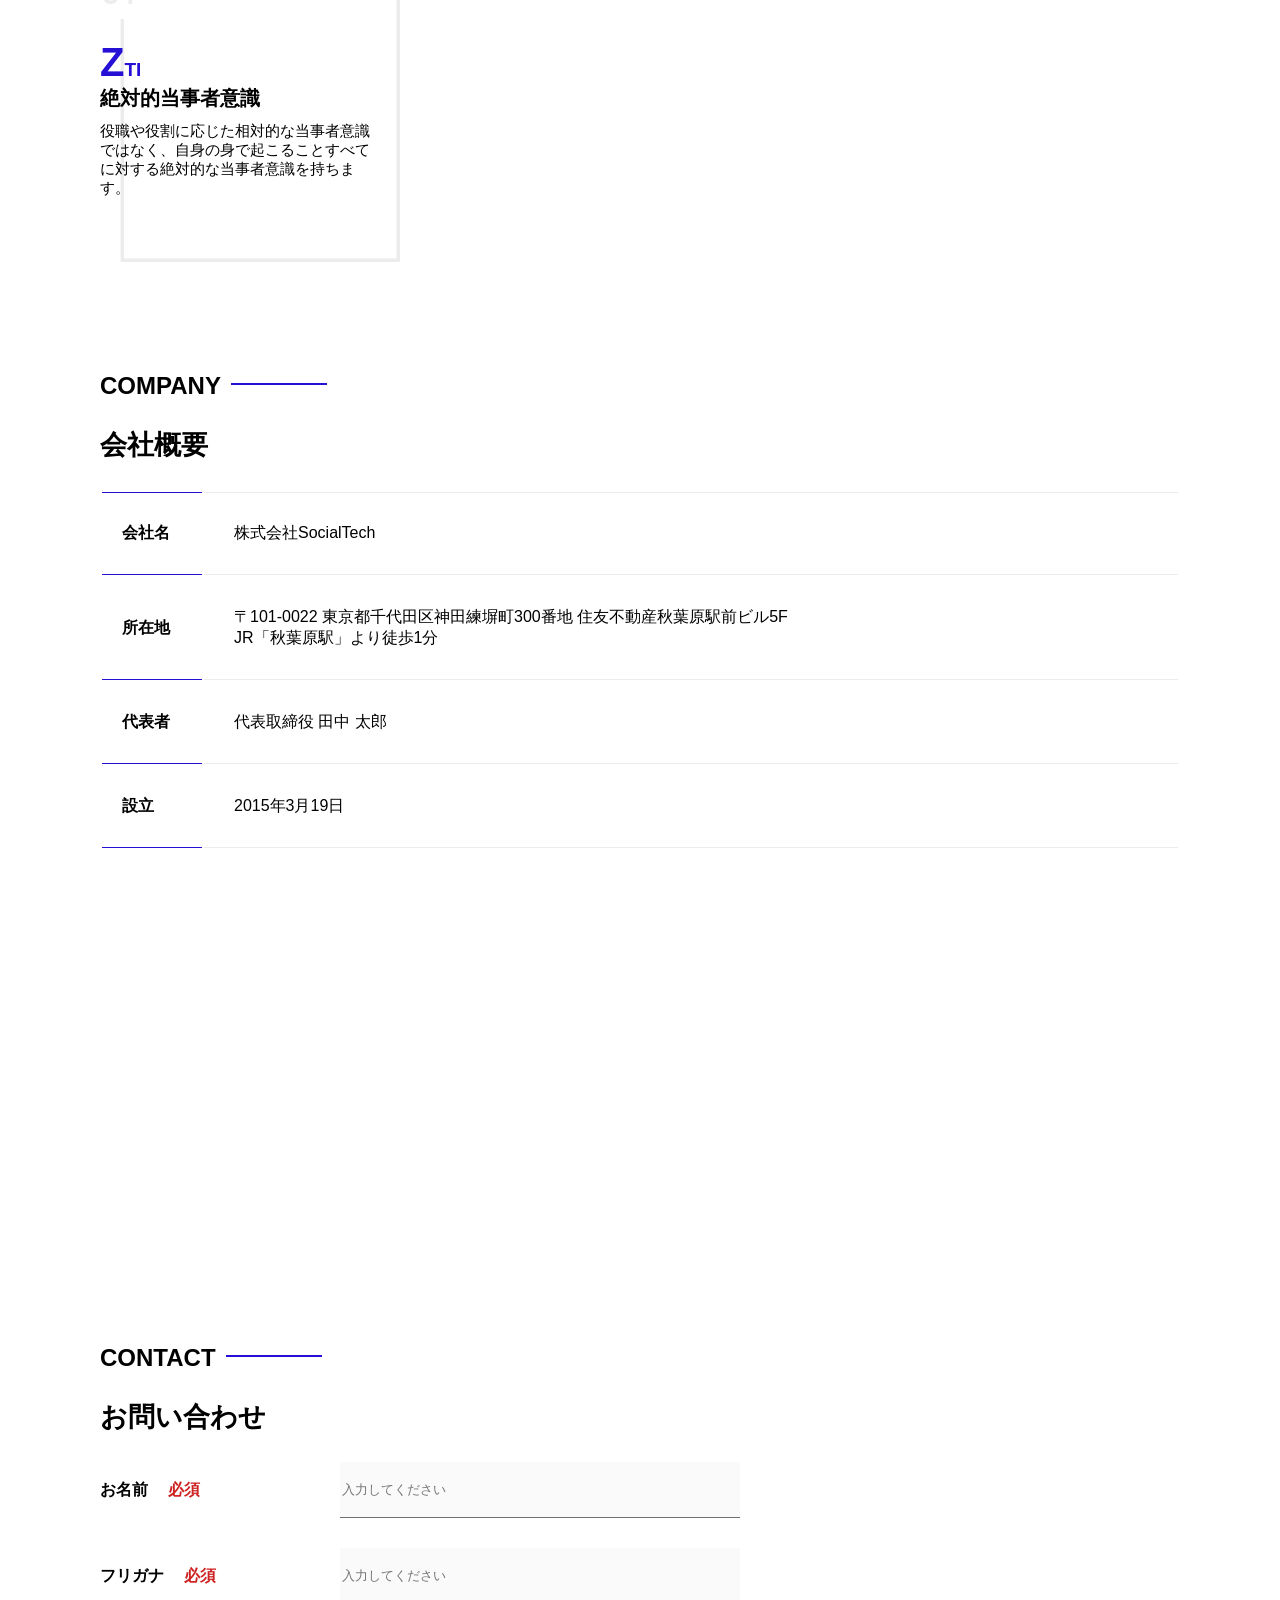
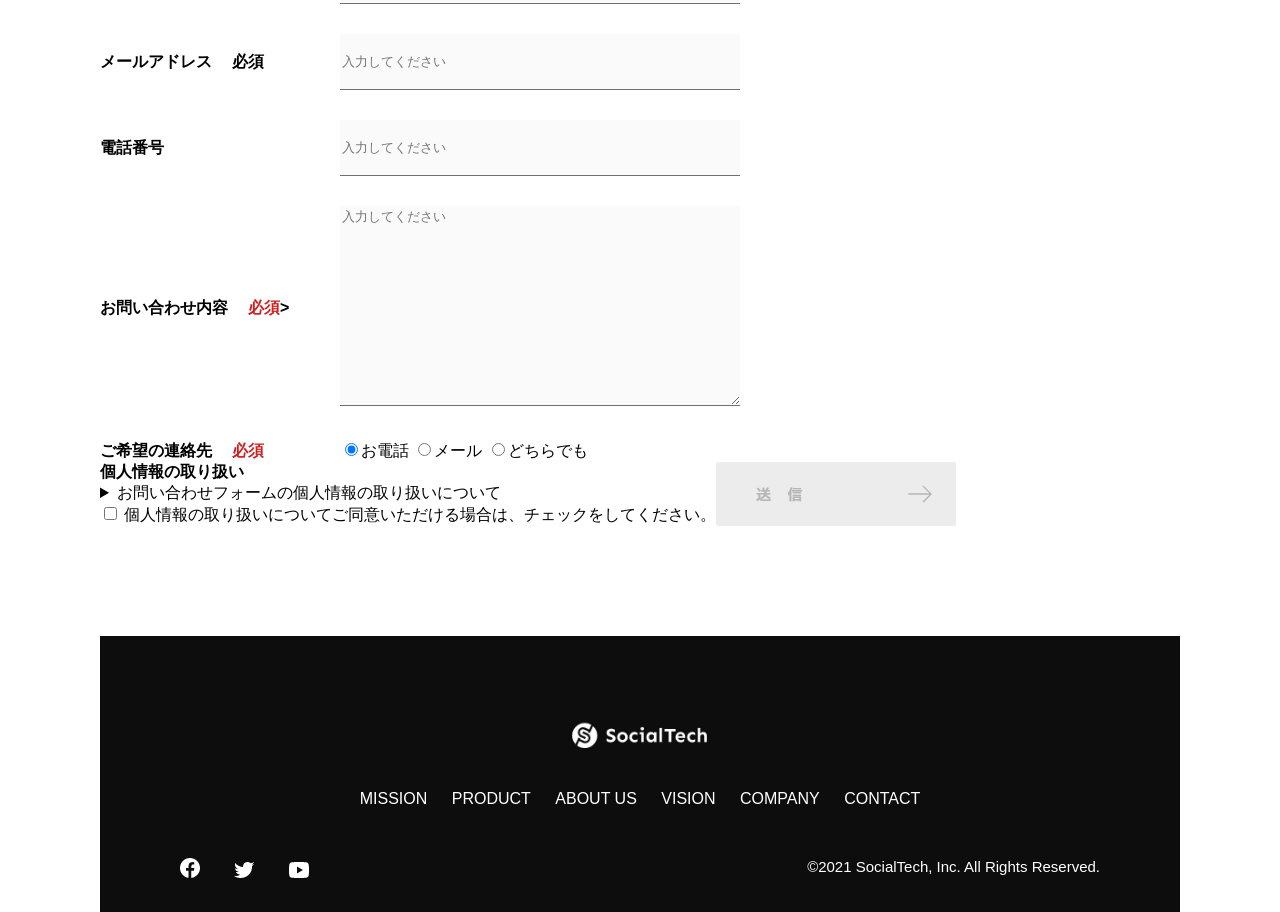
==== commit 93c8f748: "kadai_socialTechをアップロード③" ====
--- a/kadai_tutorial_output/index.html
+++ b/kadai_tutorial_output/index.html
@@ -3,8 +3,8 @@
 
 <head>
   <title>SocialTech</title>
-  <meta charset="UTF-8">
-  <meta nama="description" content="SocialTechはEdTech業界のリーディングカンパニーを目指します。">
+  <meta charset="utf-8">
+  <meta name="description" content="SocialTechはEdTech業界のリーディングカンパニーを目指します。">
   <meta name="viewport" content="width=device-width, initial-scale=1.0">
   <link rel="stylesheet" href="style.css">
 </head>
@@ -23,12 +23,12 @@
         <li><a href="product.html">PRODUCT</a></li>
         <li><a href="index.html#aboutus">ABOUT US</a></li>
         <li><a href="index.html#vision">VISION</a></li>
-        <li><a href="index.html#comoany">COMPANY</a></li>
+        <li><a href="index.html#company">COMPANY</a></li>
         <li><a href="index.html#contact">CONTACT</a></li>
       </ul>
     </nav>
     <!--スマホ用メニューボタン-->
-     <button id="menu-sp" onclick="document.getElementbyID('nav-sp').style.display = 'block'">
+     <button id="menu-sp" onclick="document.getElementById('nav-sp').style.display = 'block'">
       <img src="images/button-menu.png" alt="ナビゲーションを開く">
      </button>
     <!--スマホ用ナビゲーション-->
@@ -46,29 +46,24 @@
           <li><a class="menu" href="product.html" onclick="document.getElementById('nav-sp').style.display = 'none'">PRODUCT</a></li>
           <li><a class="menu" href="index.html#aboutus" onclick="document.getElementById('nav-sp').style.display = 'none'">ABOUT US</a></li>
           <li><a class="menu" href="index.html#vision" onclick="document.getElementById('nav-sp').style.display = 'none'">VISION</a></li>
-          <li><a class="menu" href="index.html#comany" onclick="document.getElementById('nav-sp').style.display = 'none'">COMPANY</a></li>
+          <li><a class="menu" href="index.html#company" onclick="document.getElementById('nav-sp').style.display = 'none'">COMPANY</a></li>
           <li><a class="menu" href="index.html#contact" onclick="document.getElementById('nav-sp').style.display = 'none'">CONTACT</a></li>
         </ul>
           </nav>
           <div id="sns">
-            <a href="http://www.facebook.com/sejuku2013">
+            <a href="https://www.facebook.com/sejuku2013">
           <img src="images/button-facebook.png" alt="Facebookのリンク">
         </a>
         <a href="https://twitter.com/samuraijuku">
           <img src="images/button-twitter.png" alt="Twitterのリンク">
           </a>
-          <a href="http://www.Youtube.com/channel/UCCFOQO5aDK0xXam4cUQXT8g">
-            <img src="images/button-youtube.png" alt="YouYubeのリンク">
+          <a href="https://www.youtubu.com/channel/UCCFOQO5aDK0xXam4cUQXT8g">
+            <img src="images/button-youtube.png" alt="YouTubeのリンク">
           </a>
           </div>
-    </div>
-
-
-
-
-        </ul>
-      </nav>
-    </div>
+           </div>
+
+
   </header>
   <main>
     <article>
@@ -87,12 +82,10 @@
           <div>
             <img id="mission-photo" src="images/index/index-mission.png" alt="屋外のベンチで写真を撮影する多国籍の仲間たち">
             <h3>世界平和の実現</h3>
-            <p>
-              人類の悲願である世界平和。世界平和を脅かす様々な社会問題を解決するためには、イノベーションをどんどん起こしていく必要があります。SocialTechは、プログラミング教育を通じてイノベーションを輩出することで、世界平和という大きなテーマに挑んでいきます。
-            </p>
-          </div>
-          <div>
-            <img id="s2dgs" src="images/index/s2dgs.png" alt="S" DGs>
+            <p>人類の悲願である世界平和。世界平和を脅かす様々な社会問題を解決するためには、イノベーションをどんどん起こしていく必要があります。SocialTechは、プログラミング教育を通ししてイノベーターを輩出することで、世界平和という大きなテーマに挑んでいきます。</p>
+          </div>
+          <div>
+            <img id="s2dgs" src="images/index/s2dgs.png" alt="S2DGs">
             <h3>S2DGsの実現</h3>
             <p>国連が掲げる「Sustainable Development Goals（持続可能な開発目標）」に含まれる17つのグローバル目標のうち、以下の5つの目標の実現をミッションとしてサービスを展開しています。</p>
             <a href="mission.html">
@@ -111,7 +104,7 @@
               <div class="product-explain">
                 <span>MAN TO MAN</span>
                 <h3>プログラミング教育</h3>
-                <p class>"2013年より日本で唯一の専属講師によるマンツーマンのプログラミングレッスンを開始。AI/人工知能やウェブデザインの学習も可能です。</p>
+                <p>"2013年より日本で唯一の専属講師によるマンツーマンのプログラミングレッスンを開始。AI/人工知能やウェブデザインの学習も可能です。</p>
               </div>
             </div>
             <div>
@@ -129,15 +122,15 @@
               <div class="product-explain">
                 <span>MEDIA</span>
                 <h3>プログラミング学習メディア</h3>
-                <P>月間200万人に読まれる日本最大級のプログラミング学習サイト「SocialTech Blog」やYouTubeチャネルにて学習情報を発信しています。</P>
+                <p>月間200万人に読まれる日本最大級のプログラミング学習サイト「SocialTech Blog」やYouTubeチャネルにて学習情報を発信しています。</p>
               </div>
             </div>
             <div>
               <img class="product-photo" src="images/index/index-b2b.png" alt="講演中の男性とそれを聴く人々">
-              <div c lass="product-explain">
+              <div class="product-explain">
                 <span>B2B</span>
                 <h3>法人研修事業</h3>
-                <p>社員のスキルアップ・資格取得・福祉厚生を目的としたプログラミング法人研修。貴社の事業モデルに合わせた研修内容の提案を致します。</p>
+                <p>社員のスキルアップ・資格取得・福利厚生を目的としたプログラミング法人研修。貴社の事業モデルに合わせた研修内容の提案を致します。</p>
               </div>
             </div>
           </div>
@@ -151,7 +144,7 @@
       <!--ABOUT US-->
       <section id="aboutus">
         <h2 class="index-h2">ABOUT US</h2>
-        <h3>3つの組織文化文化</h3>
+        <h3>3つの組織文化</h3>
         <div>
           <table class="culture-table">
             <tr>
@@ -172,7 +165,7 @@
               <td>
                 <!--空のセル-->
               </td>
-              <td class="culture-description">会社全体を1つの生命体として捉え、お互いが深く結びついた一階層型 組織とて部署・チーム関係なく課題解決をできる組織を目指します。</td>
+              <td class="culture-description">会社全体を1つの生命体として捉え、お互いが深く結びついた一階層型 組織として部署・チーム関係なく課題解決をできる組織を目指しています。</td>
             </tr>
             <tr>
               <td class="culture-num">03</td>
@@ -182,7 +175,7 @@
               <td>
                 <!--空のセル-->
               </td>
-              <td class="culture-description">クォーター毎に経営・部署・個人ごとにOKRを設定し個人のキャリアと 会社の目指す方向の軌道修正を行っております。</td>
+              <td class="culture-description">クオーター毎に経営・部署・個人ごとにOKRを設定し個人のキャリアと 会社の目指す方向の軌道修正を行っております。</td>
             </tr>
           </table>
           <img class="culture-img" src="images/index/index-aboutus1.png" alt="笑顔で話し合う2人の女性">
@@ -207,7 +200,7 @@
             <div>
               <h4>MOVE FAST</h4>
               <h5>早さは価値</h5>
-              <P>素早く試し、素早く実行することで新しい気付きや発見を見つけていきます。</P>
+              <p>素早く試し、素早く実行することで新しい気付きや発見を見つけていきます。</p>
             </div>
           </div>
           <div class="vision-box">
@@ -262,8 +255,8 @@
             <td class="cell cell-first">株式会社SocialTech</td>
           </tr>
           <tr>
-            <th class="tableheader"> 所在地</th>
-            <td class="cell">〒101-0022 東京都千代田区神田練堀町300番地 住友不動産秋葉原前ビル5F<br>JR「秋葉原駅」より徒歩1分</td>
+            <th class="tableheader">所在地</th>
+            <td class="cell">〒101-0022 東京都千代田区神田練塀町300番地 住友不動産秋葉原駅前ビル5F<br>JR「秋葉原駅」より徒歩1分</td>
           </tr>
           <tr>
             <th class="tableheader">代表者</th>
@@ -274,10 +267,7 @@
             <td class="cell">2015年3月19日</td>
           </tr>
         </table>
-        <iframe
-          src="https://www.google.com/maps/embed?pb=!1m18!1m12!1m3!1d3240.0688551336807!2d139.7720776771055!3d35.69992317258124!2m3!1f0!2f0!3f0!3m2!1i1024!2i768!4f13.1!3m3!1m2!1s0x60188fee13660e23%3A0x77137876edf742ac!2z5L2P5Y-L5LiN5YuV55Sj56eL6JGJ5Y6f6aeF5YmN44OT44Or!5e0!3m2!1sja!2sjp!4v1704858013291!5m2!1sja!2sjp"
-          style="border: 0" allowfullscreen="" loading="lazy">
-        </iframe>
+        <iframe src="https://www.google.com/maps/embed?pb=!1m18!1m12!1m3!1d3240.0688551336807!2d139.7720776771055!3d35.69992317258124!2m3!1f0!2f0!3f0!3m2!1i1024!2i768!4f13.1!3m3!1m2!1s0x60188fee13660e23%3A0x77137876edf742ac!2z5L2P5Y-L5LiN5YuV55Sj56eL6JGJ5Y6f6aeF5YmN44OT44Or!5e0!3m2!1sja!2sjp!4v1704858013291!5m2!1sja!2sjp" style="border: 0" allowfullscreen="" loading="lazy"></iframe>
       </section>
       <!--お問い合わせフォーム-->
       <section id="contact">
@@ -302,7 +292,7 @@
           </div>
           <div>
             <div class="contact-heading">
-              <label class="contact-label">メールアドレス<span class="contact-textbox">
+              <label class="contact-label">メールアドレス<span class="contact-span"></span>必須</span></label>
             </div>
             <div>
               <input type="text" name="email" placeholder="入力してください" class="contact-textbox">
@@ -313,12 +303,12 @@
               <label class="contact-label">電話番号</label>
             </div>
             <div>
-              <input type="text" nama="tel" placeholder="入力してください" class="contact-textbox">
-            </div>
-          </div>
-          <div>
-            <div class="contact-heading">
-              <label class="contact-label">お問い合わせ内容</span></label>
+              <input type="text" name="tel" placeholder="入力してください" class="contact-textbox">
+            </div>
+          </div>
+          <div>
+            <div class="contact-heading">
+              <label class="contact-label">お問い合わせ内容<span class="contact-span">必須</span>></label>
             </div>
             <div>
               <textarea class="contact-textarea" placeholder="入力してください" name="message"></textarea>
@@ -326,54 +316,52 @@
           </div>
           <div>
             <div class="contact-heading">
-              <label class="contact-label">ご希望の連絡先<span class="contact-span">必須</span></lebel>
-            </div>
-            <div>
-              <input class="radiobutton" type="radio" value="tel" nama="contact" cheched><label>お電話</label>
-              <input class="radiobutton" type="radio" value="mail" nama="contact"><label>メール</label>
-              <input class="radiobutton" type="radio" value="both" nama="contact"><label>どちらでも</label>
-            </div>
-          </div>
-          <div>
-            <div class="contact-heading">
-              <label class="contact-label">個人情報の取り扱いについて</summary>
+              <label class="contact-label">ご希望の連絡先<span class="contact-span">必須</span></label>
+            </div>
+            <div><input class="radiobutton" type="radio" value="tel" name="contact" checked><label>お電話</label>
+              <input class="radiobutton" type="radio" value="mail" name="contact"><label>メール</label>
+              <input class="radiobutton" type="radio" value="both" name="contact"><label>どちらでも</label>
+            </div>
+             <div>
+            <div class="contact-heading">
+              <label class="contact-label">個人情報の取り扱い</label>
             </div>
             <div>
               <details>
                 <summary>お問い合わせフォームの個人情報の取り扱いについて</summary>
                 <div>
                   <dl>
-                    <dt>1. 組織の名称又は氏名</dt>
+                    <dt>1.組織の名称又は氏名</dt>
                     <dd>株式会社SocialTech</dd>
-                    <dt>2. 個人情報保護管理者（若しくはその代理人）の氏名又は職名、所属及び連絡先</dt>
+                    <dt>2.個人情報保護管理者（若しくはその代理人）の氏名又は職名、所属及び連絡先</dt>
                     <dd>
                       <p>鈴木 一郎 コーポレート部</p>
                       <p>メールアドレス:samurai@example.com</p>
-                      <p>TEL :03-1234-5678</p>
+                      <p>TEL:03-1234-5678</p>
                     </dd>
-                    <dt>3. 個人情報の利用目的</dt>
+                    <dt>3.個人情報の利用目的</dt>
                     <dd>
                       <ul>
-                        <li>本サービスおよび本サービスに関連する情報の提供又はそれらは関する連絡のため</li>
-                        <li>ユーザーの本人確認のため</li>
-                        <li>当社サービスのご案内のため</li>
-                        <li>当社の商品等の広告または宣伝（電子メールによるものを含むものとします。）</li>
+                        <li>･本サービス及び本サービスに関連する情報の提供又はそれらに関する連絡のため</li>
+                        <li>･ユーザーの本人確認のため</li>
+                        <li>･当社サービスのご案内のため</li>
+                        <li>･当社の商品等の広告または宣伝（電子メールによるものを含むものとします。）</li>
                       </ul>
                     </dd>
-                    <dt>4. 個人情報の取り扱い業務の委託</dt>
+                    <dt>4.個人情報の取り扱い業務の委託</dt>
                     <dd>
-                      個人情報の取扱業務の全部または一部を外部に業務委託する場合があります。その際、弊社は、個人情報を適切に保護出来る管理体制を敷き実行していることを条件として委託先を厳選した上で、機密保持契約を委託先と締結し、お客様の個人情報を厳密に管理させます。
+                      個人情報の取扱業務の全部または一部を外部に業務委託する場合があります。その際、弊社は、個人情報を適切に保護できる管理体制を敷き実行していることを条件として委託先を厳選したうえで、機密保持契約を委託先と締結し、お客様の個人情報を厳密に管理させます。
                     </dd>
-                    <dt>5. 個人情報の開示等の請求</dt>
+                    <dt>5.個人情報の開示等の請求</dt>
                     <dd>
                       お客様は、弊社に対してご自身の個人情報の開示等（利用目的の通知、開示、内容の訂正・追加・削除、利用の停止または消去、第三者への提供の停止）に関して、当社問合わせ窓口に申し出ることができます。<br>
                       その際、弊社はお客様ご本人を確認させていただいたうえで、合理的な期間内に対応いたします。<br>
                       なお、個人情報に関する弊社問合わせ先は、次の通りです。
                     </dd>
                     <dd>
-                      <p>株式会社SocialTech 個人情報問合せ窓口</p>
-                      <p>〒150-0043 東京都千代田区神田練塀町300番地 住友不動産秋葉原駅前ビル5F</p>
-                      <p>メールアドレス：samurai@example.com TEL：03-1234-5678</p>
+                      <p>株式会社SocialTech　個人情報問合せ窓口</p>
+                      <p>〒150-0043　東京都千代田区神田練塀町300番地 住友不動産秋葉原駅前ビル5F</p>
+                      <p>メールアドレス：samurai@example.com　TEL：03-1234-5678</p>
                     </dd>
 
                     <dt>６．個人情報を提供されることの任意性について</dt>
@@ -407,10 +395,10 @@
       <div class="sns-btns">
         <a href="https://www.facebook.com/sejuku2013"><img src="images/button-facebook.png" alt="Facebookのリンク"></a>
         <a href="https://twitter.com/samuraijuku"><img src="images/button-twitter.png" alt="Twitterのリンク"></a>
-        <a href="https://www.youtubu.com/channel/UCCFOQO5aDK0xXam4cUQXT8g"><img src="images/button-youtube.png"
-            alt="YouTubeのリンク">
+        <a href="https://www.youtube.com/channel/UCCFOQO5aDK0xXam4cUQXT8g"><img src="images/button-youtube.png"
+            alt="YouTubeのリンク"></a>
       </div>
-      <p id="copyright">&copy;2021 SocialTech, Inc, ALL Rights Reserved.</p>
+      <p id="copyright">&copy;2021 SocialTech, Inc. All Rights Reserved.</p>
     </div>
 
   </footer>
--- a/kadai_tutorial_output/style.css
+++ b/kadai_tutorial_output/style.css
@@ -1,9 +1,9 @@
-/* PC、スマホ共通スタイル　*/
+/* PC、スマホ共通スタイル */
 * {
   box-sizing: border-box;
 }
 
-P {
+p {
   font-size: 15px;
 }
 
@@ -19,9 +19,9 @@
   justify-content: space-between;
 }
 
-/* ナビゲーションのレイアウト　*/
+/* ナビゲーションのレイアウト */
 #nav-pc {
-  font-size: 14px;
+  font-size: 14px; 
 }
 
 #nav-pc ul {
@@ -34,7 +34,7 @@
 }
 
 
-/* ナビゲーションの装飾設定　*/
+/* ナビゲーションの装飾設定 */
 #nav-pc a {
   text-decoration: none;
   margin-left: 20px;
@@ -45,9 +45,9 @@
   text-decoration: underline;
 }
 /*スマホ用ナビを非表示*/
-  #nav-sp,
-  #menu-sp {
-    display: none;
+#nav-sp,
+#menu-sp {
+   display: none;
 }
 
 
@@ -75,12 +75,12 @@
   margin: 100px 0 0 50px;
 }
 
-#main-message>P {
+#main-message> p {
   font-size: 28px;
   margin: 0 0 0 50px;
 }
 
-#main-visual>img {
+#main-visual > img {
   max-width: 620px;
   border-radius: 476px 0 0 0;
   position: absolute;
@@ -89,7 +89,7 @@
   z-index: 10;
 }
 
-/* 見出し */
+/*見出し*/
 h2 {
   margin: 40px 0 0 0;
 }
@@ -112,7 +112,7 @@
   display: flex;
 }
 
-#mission-flex>div {
+#mission-flex > div {
   width: 50%;
   margin: 20px;
 }
@@ -133,27 +133,27 @@
   padding: 10px 40px 0px 40px;
 }
 
-/*　外枠 */
+/* 外枠 */
 #product .product-flex {
   margin-top: 40px;
   display: flex;
 }
 
-/* 左のカラム　*/
+/* 左のカラム */
 #product-left {
   width: 50%;
   margin-right: 20px;
 }
 
-/* 右のカラム　*/
+/* 右のカラム */
 #product-right {
   width: 50%;
   margin-left: 20px;
   margin-top: 80px;
 }
 
-/* 画像＋説明の枠　*/
-#product-left>div {
+/* 写真＋説明の枠 */
+#product-left > div {
   position: relative;
   height: 480px;
   margin-right: 20px;
@@ -165,12 +165,12 @@
   margin-left: 20px;
 }
 
-/* 写真　*/
+/* 写真 */
 .product-photo {
   width: 100%;
 }
 
-/* 説明文の枠　*/
+/* 説明文の枠 */
 .product-explain {
   background-color: #ffffff;
   position: absolute;
@@ -181,7 +181,7 @@
   box-shadow: 5px 5px 10px rgba(0, 0, 0, 0.05);
 }
 
-/* 説明文の英語　*/
+/* 説明文の英語 */
 .product-explain>span {
   color: #2710d5;
   font-weight: bold;
@@ -189,18 +189,18 @@
   margin: 0;
 }
 
-/* 説明文の見出し　*/
+/* 説明文の見出し */
 .product-explain>h3 {
   margin: 5px 0 5px 0;
 }
 
-/* 説明文　*/
+/* 説明文 */
 .product-explain>P {
   font-size: 14px;
   margin: 0;
 }
 
-/* もっと見るボタン　*/
+/* もっと見るボタン */
 #product-more {
   text-align: center;
 }
@@ -215,12 +215,12 @@
   margin: 80px auto 80px auto;
 }
 
-/* 3つの組織文化と画像を入れる枠　*/
-#aboutus>div {
+/* 3つの組織文化と写真を入れる枠 */
+#aboutus > div {
   display: flex;
 }
 
-/* 写真　*/
+/* 写真 */
 .culture-img {
   width: 50%;
   align-self: flex-start;
@@ -236,27 +236,27 @@
   margin-right: 50px;
 }
 
-/* 番号　*/
+/* 番号 */
 .culture-num {
   font-size: 80px;
   color: #2710d5;
   padding: 0 20px 0 0;
 }
 
-/* 見出し　*/
+/* 見出し */
 .culture-table th {
   text-align: left;
   font-size: 28px;
   font-weight: bold;
 }
 
-/* 組織文化英語　*/
+/* 組織文化英語 */
 .culture-en {
   color: #2710d5;
   font-size: 24px;
 }
 
-/* 説明文　*/
+/* 説明文 */
 .culture-description {
   margin: 0;
 }
@@ -267,7 +267,7 @@
 }
 
 /* セクション内の外枠*/
-#vision>div {
+#vision > div {
   display: flex;
   justify-content: space-between;
   flex-wrap: wrap;
@@ -281,13 +281,13 @@
   position: relative;
 }
 
-.vision-box>img {
+.vision-box > img {
   width: 100%;
   position: relative;
   z-index: 30;
 }
 
-.vision-box>div {
+.vision-box > div {
   position: absolute;
   top: 0;
   left: 0;
@@ -295,22 +295,22 @@
   margin-right: 20px;
 }
 
-.vision-box>div>h4 {
+.vision-box > div > h4 {
   color: #2710d5;
   font-size: 19px;
   margin: 80px 0 0 0;
 }
 
-.vision-box>div>h4::first-letter {
+.vision-box > div > h4::first-letter {
   font-size: 40px;
 }
 
-.vision-box>div>h5 {
+.vision-box > div > h5 {
   font-size: 20px;
   margin: 0 0 0 0;
 }
 
-.vision-box>div>p {
+.vision-box > div > p {
   margin: 10px 0 0 0;
 }
 
@@ -348,10 +348,10 @@
 .cell-first {
   border-top-color: #ececec;
   border-top-width: 1px;
-  border-bottom-style: solid;
-}
-
-#company>iframe {
+  border-top-style: solid;
+}
+
+#company > iframe {
   width: 100%;
   height: 368px;
   margin-top: 40px;
@@ -363,7 +363,7 @@
 }
 
 /*  外枠  */
-#contact>form>div {
+#contact > form > div {
   display: flex;
   flex-direction: row;
   flex-wrap: wrap;
@@ -401,19 +401,19 @@
   width: 400px;
 }
 
-/* お問い合わせ内容のテキストエリア　*/
+/* お問い合わせ内容のテキストエリア */
 .contact-textarea {
   border-top: 0px;
   border-left: 0px;
   border-right: 0px;
   border-bottom-width: 1px;
-  border-top-color: #707070;
+  border-bottom-color: #707070;
   background-color: #fafafa;
   width: 400px;
   height: 200px;
 }
 
-/* 個人情報の取り扱い　*/
+/* 個人情報の取り扱い */
 #contact dt {
   font-weight: bold;
 }
@@ -439,7 +439,7 @@
 footer {
   background-color: #0d0d0d;
   text-align: center;
-  padding: 80px 80px 30px 80px
+  padding: 80px 80px 30px 80px;
 }
 
 #footer-logo {
@@ -450,13 +450,13 @@
   margin-bottom: 50px;
 }
 
-#footer-link>a {
+#footer-link > a {
   text-decoration: none;
   margin: 10px;
   color: #ffffff;
 }
 
-#footer-link>a:hover {
+#footer-link > a:hover {
   text-decoration: underline;
 }
 
@@ -476,7 +476,7 @@
 }
 
 /*  mission.html用スタイル */
-/* ミッションのメインビジュアル　*/
+/* ミッションのメインビジュアル */
 .mission-main-inner {
   background-image: url("images/mission/mission-main.png");
   background-repeat: no-repeat;
@@ -488,7 +488,7 @@
   width: 368px;
   color: #ffffff;
   height: 496px;
-  border-radius: 0 248px 249px 0;
+  border-radius: 0 248px 248px 0;
   position: relative;
 }
 
@@ -500,6 +500,9 @@
   line-height: 1;
 }
 
+#mission-title h1 span {
+  font-size: 26px;
+}
 #mission-title > p {
   position: absolute;
   top: 350px;
@@ -507,7 +510,7 @@
   font-size: 16px;
 }
 
-/* ミッションページ　S2DGSの設定　*/
+/* ミッションページ　S2DGSの設定 */
 #mission-s2dgs {
   padding: 20px;
 }
@@ -521,7 +524,7 @@
   content: none;
 }
 
-/* ミッションページ　5つのゴールの設定　*/
+/* ミッションページ　5つのゴールの設定 */
 #mission-five-goals {
   padding: 20px;
   display: flex;
@@ -575,7 +578,7 @@
 .product-main-inner {
   background-image: url("images/product/product-main.png");
   background-repeat: no-repeat;
-  background-position: center;
+  background-position-y: center;
 }
 
 #product-title {
@@ -587,10 +590,16 @@
   position: relative;
 }
 
+#product-title h1  {
+  position: absolute;
+  top: o;
+  left: 100px;
+  font-size: 80px;
+  line-height: 1;
+}
 #product-title h1 span {
   font-size: 26px;
 }
-
 #product-title > p {
   position: absolute;
   top: 350px;
@@ -598,7 +607,7 @@
   font-size: 16px;
 }
 
-/* セクション　*/
+/* セクション */
 .product-section {
   display: flex;
   padding: 20px 20px 0;
@@ -608,7 +617,7 @@
   width: 450px;
 }
 
-/* 左が画像のセクション　*/
+/* 右が画像のセクション */
 .product-section-left .product-section-img img {
   width: 100%;
   padding: 0 40px 30px 0;
@@ -655,50 +664,49 @@
 @media screen and (max-width: 767px) {
 
   /* スマートフォン用のスタイルを指定する */
-  /* PC用のナビゲーション非表示 */
+  /* PC用ナビゲーション非表示 */
   #nav-pc {
     display: none;
   }
 
-/* ハンバーガーメニュー */
-#menu-sp {
+  /* ハンバーガーメニュー */
+  #menu-sp {
   display: block;
   background-color: transparent;
   float: right;
   padding: 0;
   border: none;
-}
-
-/* スマホ用ナビゲーションの表示切替 */
-/* 初期状態,レイアウトと非表示設定　*/
-#nav-sp {
-  background-color: #2710d5;
-  position: fixed;
-  left: 0;
-  top: 0;
-  height: 100%;
-  width: 100%;
-  display: none;
-  z-index: 100;
-}
-}
-
-/* ×ボタン　*/
-#close {
-  position: absolute;
-  top: 20px;
-  right: 20px;
-  background-color: transparent;
-  border: none;
-}
-
-#nav-sp nav ul {
-  padding-left: 0;
-}
-
-#nav-sp nav li {
-  list-style: none;
-}
+  }
+
+  /* スマホ用ナビゲーションの表示切替 */
+  /* 初期状態、レイアウトと非表示設定 */
+  #nav-sp {
+   background-color: #2710d5;
+   position: fixed;
+   left: 0;
+   top: 0;
+   height: 100%;
+   width: 100%;
+   display: none;
+   z-index: 100;
+  }
+
+  /* ×ボタン　*/
+  #close {
+   position: absolute;
+   top: 20px;
+   right: 20px;
+   background-color: transparent;
+   border: none;
+  }
+
+  #nav-sp nav ul {
+   padding-left: 0;
+  }
+
+  #nav-sp nav li {
+   list-style: none;
+  }
 
 /* ナビゲーションメニュー用のロゴ　*/
 #logo-sp {
@@ -735,10 +743,10 @@
   margin-right: 30px;
 }
 
-/* メインビジュアル　*/
+/* メインビジュアル */
 #main-visual {
   position: relative;
-  height: 470PX;
+  height: 470px;
 }
 
 #main-visual > div {
@@ -751,7 +759,7 @@
   margin: 90px 0 0 0;
 }
 
-#main-visual > div > P {
+#main-visual > div > p {
   margin: 0;
   font-size: 15px;
 }
@@ -807,7 +815,7 @@
   margin: 0;
 }
 
-/* 画像＋説明の枠 */
+/* 写真＋説明の枠 */
 #product-left > div,
 #product-right > div {
   height: auto;
@@ -1082,7 +1090,7 @@
   padding: 0;
 }
 
-/* 左が画像のセクション　*/
+/* 右が画像のセクション　*/
 .product-section-left .product-section-img img {
   border-radius: 0 300px 0 0;
 }
@@ -1102,3 +1110,4 @@
   order: 2;
   width: 100%;
 }
+}
